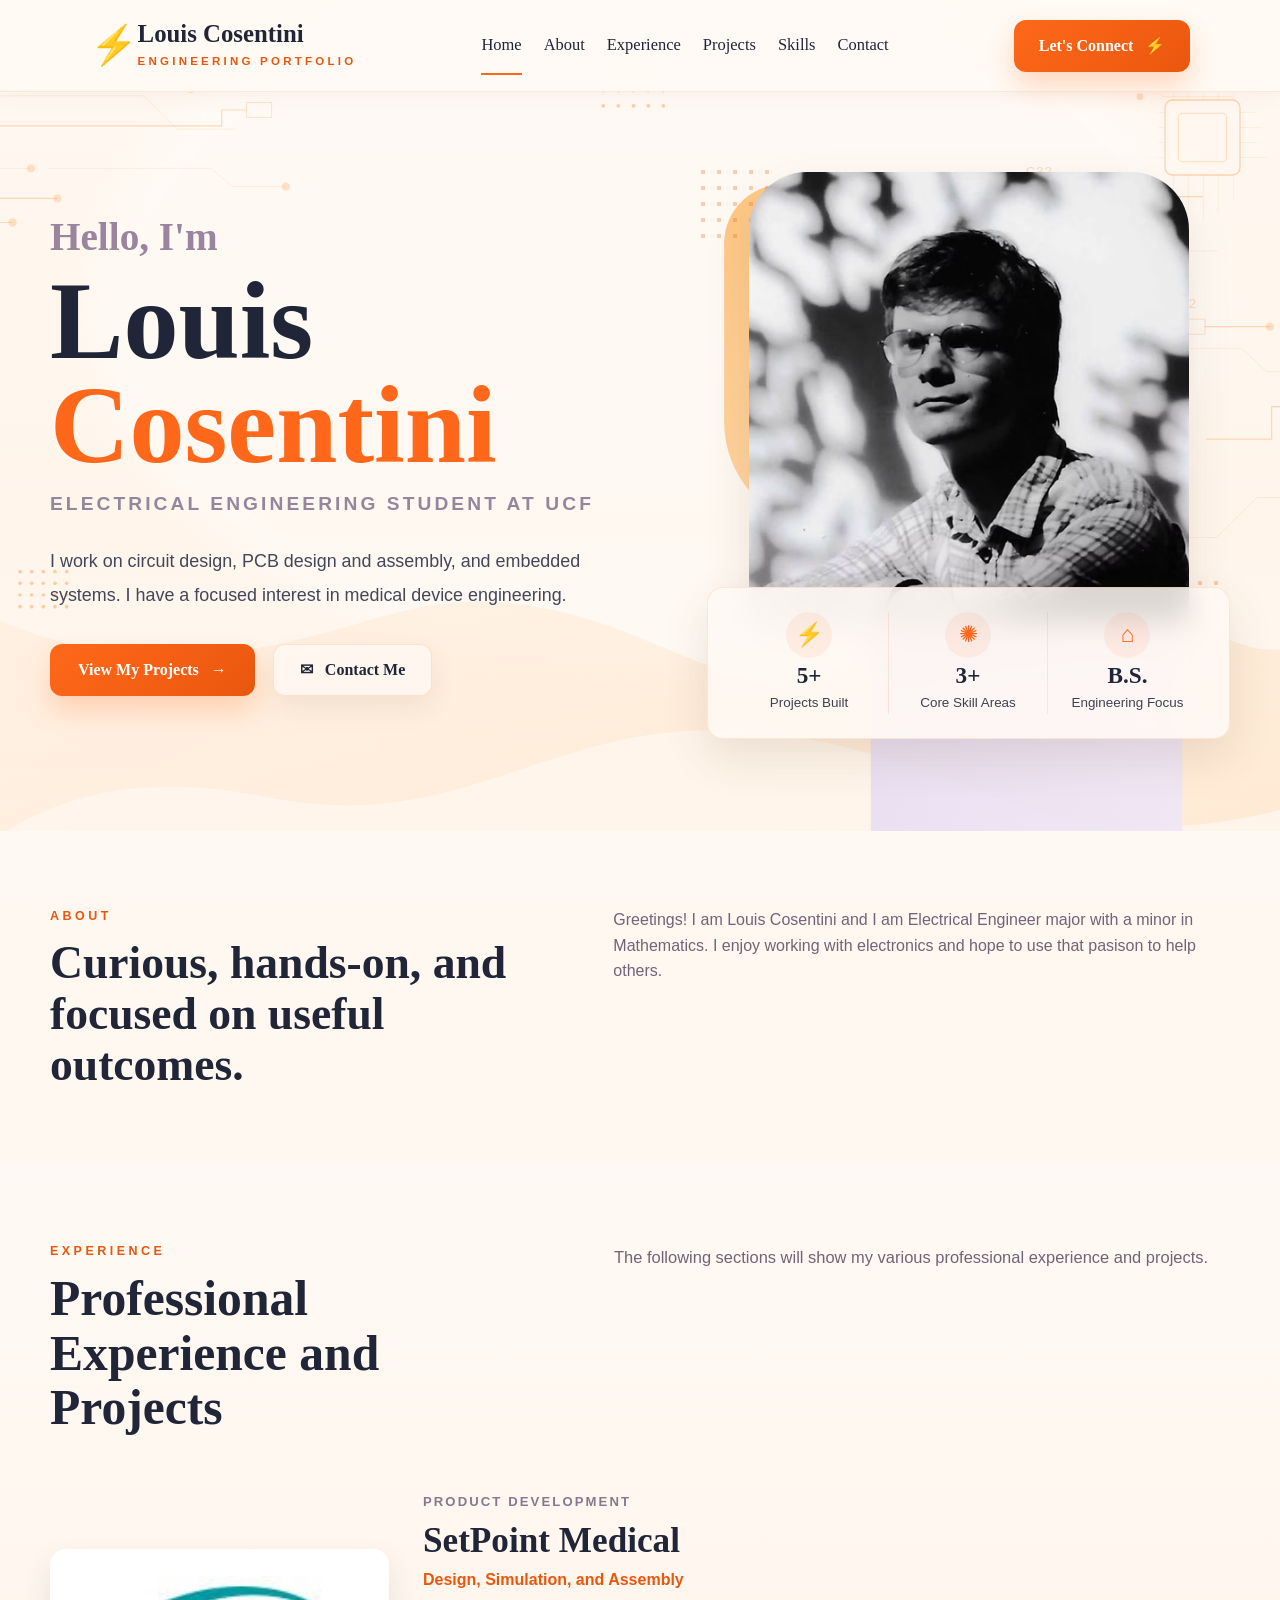
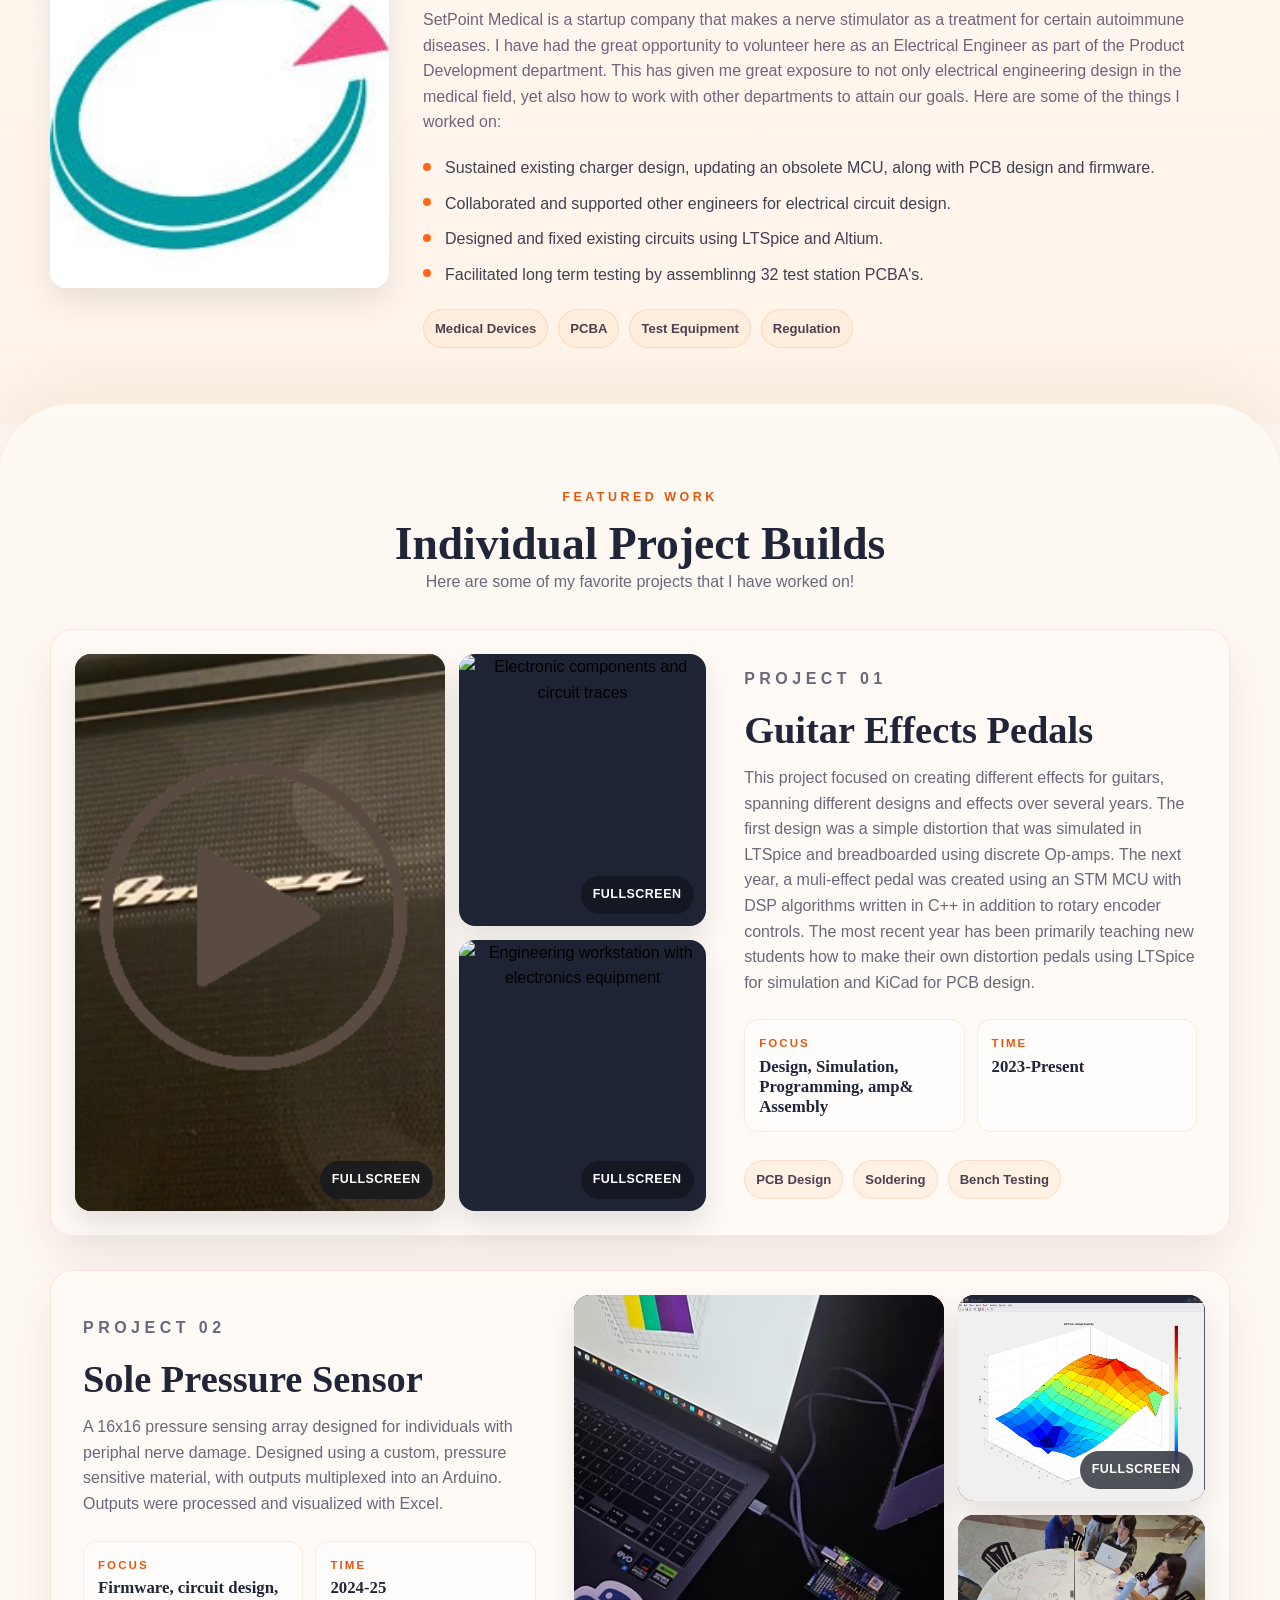
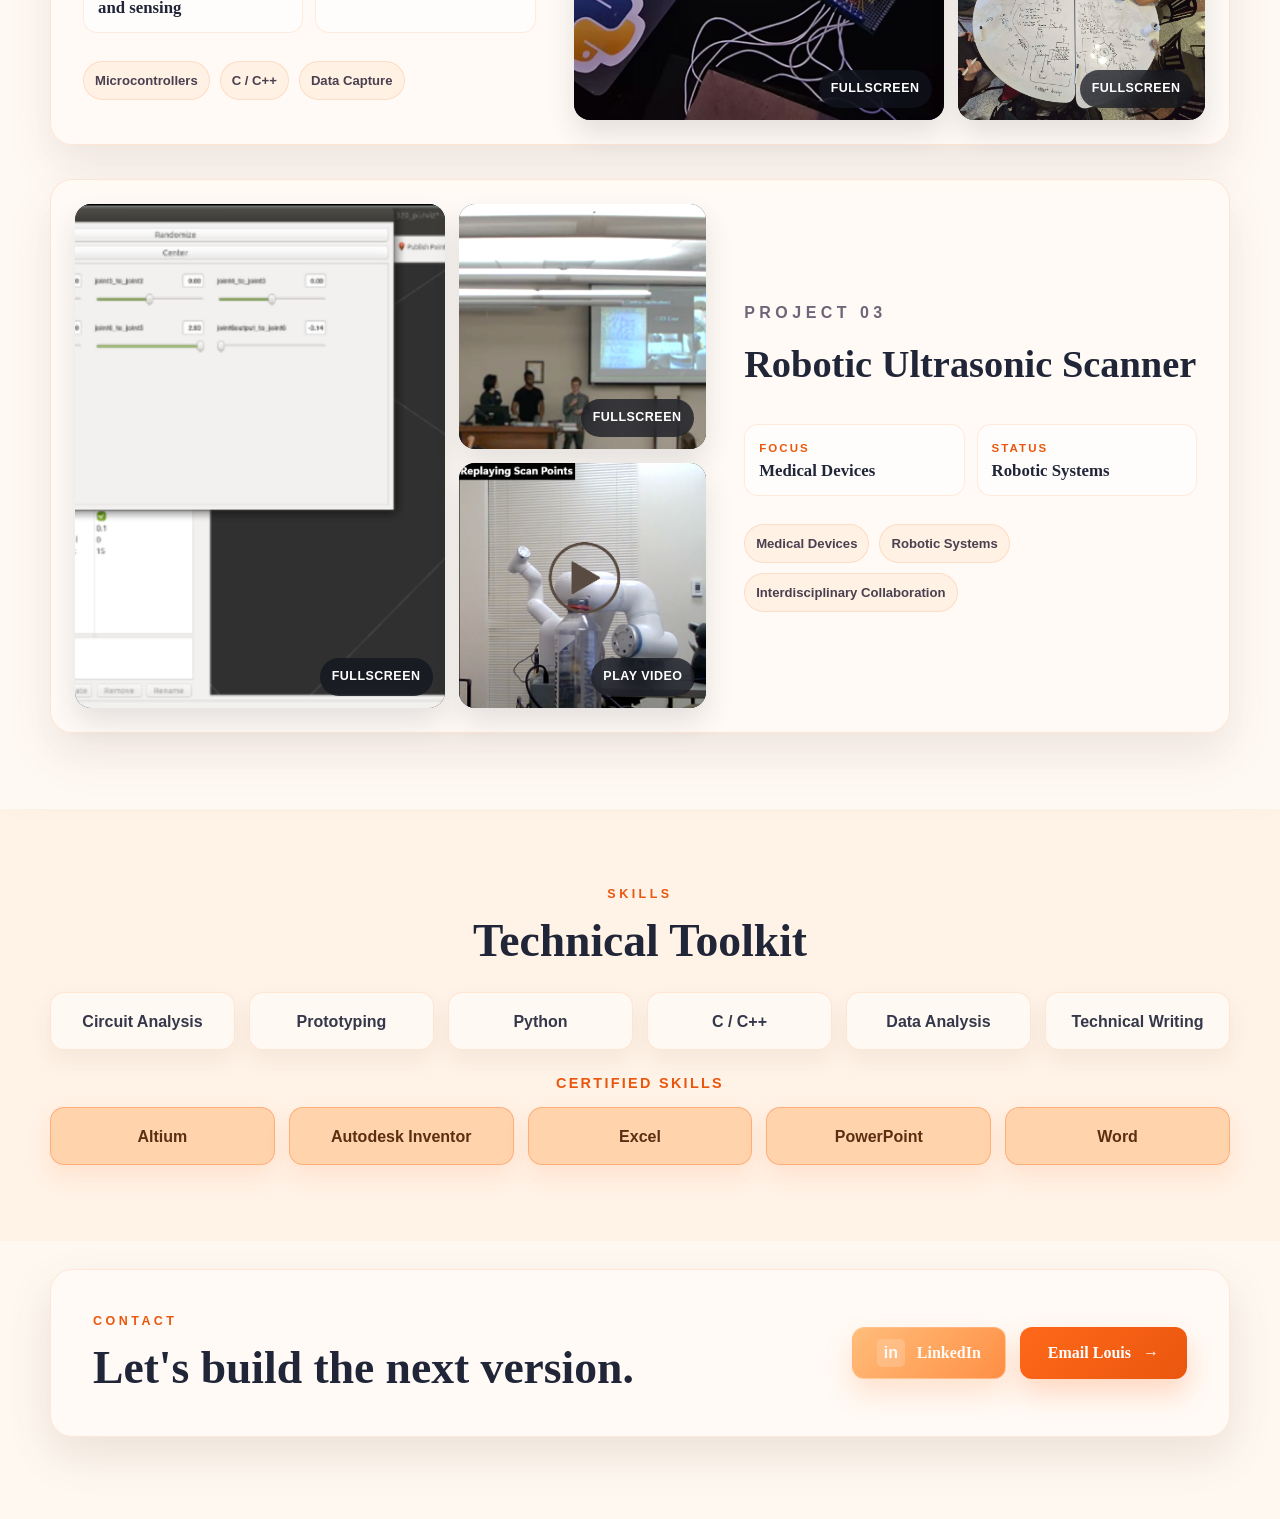
==== index.html @ aecf3e15 "Update index.html" ====
<!DOCTYPE html>
<html lang="en">
<head>
    <meta name="author" content="Louis Cosentini">
    <meta charset="utf-8">
    <meta name="viewport" content="width=device-width, initial-scale=1, shrink-to-fit=no">
    <meta name="description" content="Louis Cosentini engineering portfolio featuring projects, skills, and experience.">

    <link rel="stylesheet" href="https://stackpath.bootstrapcdn.com/bootstrap/4.3.1/css/bootstrap.min.css" integrity="sha384-ggOyR0iXCbMQv3Xipma34MD+dH/1fQ784/j6cY/iJTQUOhcWr7x9JvoRxT2MZw1T" crossorigin="anonymous">
    <script src="https://code.jquery.com/jquery-3.4.1.min.js" integrity="sha256-CSXorXvZcTkaix6Yvo6HppcZGetbYMGWSFlBw8HfCJo=" crossorigin="anonymous"></script>
    <script src="https://cdnjs.cloudflare.com/ajax/libs/popper.js/1.14.7/umd/popper.min.js" integrity="sha384-UO2eT0CpHqdSJQ6hJty5KVphtPhzWj9WO1clHTMGa3JDZwrnQq4sF86dIHNDz0W1" crossorigin="anonymous"></script>
    <script src="https://stackpath.bootstrapcdn.com/bootstrap/4.3.1/js/bootstrap.min.js" integrity="sha384-JjSmVgyd0p3pXB1rRibZUAYoIIy6OrQ6VrjIEaFf/nJGzIxFDsf4x0xIM+B07jRM" crossorigin="anonymous"></script>

    <title>Louis Cosentini Portfolio</title>
    <script>$(function(){$("#header").load("header.html");});</script>
    <link href="css/main.css" rel="stylesheet">
    <link href="css/experience.css" rel="stylesheet">
    <style>
        .hero-section {
            background: #fff8f1 url("assets/hero-circuit-background.svg") center top / cover no-repeat;
        }

        .circuit-layer {
            opacity: 0;
            background: none;
        }

        .circuit-layer::before,
        .circuit-layer::after,
        .circuit-chip,
        .hero-visual .shape {
            display: none;
        }

        .project-showcase {
            display: grid;
            gap: 34px;
        }

        .project-feature {
            display: grid;
            grid-template-columns: minmax(0, 1.05fr) minmax(330px, 0.78fr);
            gap: 30px;
            align-items: stretch;
            padding: 24px;
            border: 1px solid rgba(255, 104, 26, 0.14);
            border-radius: 22px;
            background: rgba(255, 250, 245, 0.92);
            box-shadow: 0 22px 46px rgba(84, 52, 26, 0.10);
        }

        .project-feature:nth-child(even) {
            grid-template-columns: minmax(330px, 0.78fr) minmax(0, 1.05fr);
        }

        .project-feature:nth-child(even) .project-media-grid {
            order: 2;
        }

        .project-feature:nth-child(even) .project-detail {
            order: 1;
        }

        .project-media-grid {
            display: grid;
            grid-template-columns: 1.35fr 0.9fr;
            grid-template-rows: repeat(2, minmax(150px, 1fr));
            gap: 14px;
            min-height: 392px;
        }

        .project-media-button {
            position: relative;
            overflow: hidden;
            min-width: 0;
            min-height: 150px;
            padding: 0;
            border: 0;
            border-radius: 16px;
            background: #1e2433;
            cursor: zoom-in;
            box-shadow: 0 14px 28px rgba(32, 38, 56, 0.12);
        }

        .project-media-button:first-child {
            grid-row: span 2;
        }

        .project-media-button img {
            width: 100%;
            height: 100%;
            aspect-ratio: auto;
            object-fit: cover;
            transition: transform 180ms ease, filter 180ms ease;
        }

        .project-media-button:hover img,
        .project-media-button:focus img {
            transform: scale(1.035);
            filter: brightness(0.86);
        }

        .media-action {
            position: absolute;
            right: 12px;
            bottom: 12px;
            display: inline-flex;
            align-items: center;
            gap: 8px;
            padding: 9px 12px;
            color: #fff;
            border-radius: 999px;
            background: rgba(17, 20, 30, 0.72);
            font-size: 0.78rem;
            font-weight: 800;
            letter-spacing: 0.04em;
            text-transform: uppercase;
            backdrop-filter: blur(10px);
        }

        .contact-actions {
            display: flex;
            flex-wrap: wrap;
            justify-content: flex-end;
            gap: 14px;
        }

        .linkedin-button {
            display: inline-flex;
            align-items: center;
            justify-content: center;
            gap: 12px;
            min-height: 52px;
            padding: 0 24px;
            color: #fffaf5;
            border: 1px solid rgba(255, 255, 255, 0.26);
            border-radius: 12px;
            background: linear-gradient(135deg, #ffbd7a, #ff8f45);
            box-shadow: 0 14px 28px rgba(255, 143, 69, 0.22);
            font-family: Georgia, "Times New Roman", serif;
            font-weight: 700;
            white-space: nowrap;
        }

        .linkedin-button:hover {
            color: #fffaf5;
            text-decoration: none;
            transform: translateY(-1px);
        }

        .linkedin-logo {
            display: inline-grid;
            place-items: center;
            width: 28px;
            height: 28px;
            color: #fffaf5;
            border-radius: 5px;
            background: rgba(255, 255, 255, 0.18);
            font-family: Arial, Helvetica, sans-serif;
            font-size: 1rem;
            font-weight: 800;
            line-height: 1;
        }

        .project-detail {
            display: flex;
            flex-direction: column;
            justify-content: center;
            min-width: 0;
            padding: 12px 8px;
        }

        .project-detail h3 {
            margin: 8px 0 14px;
            font-size: clamp(1.8rem, 3vw, 2.65rem);
            font-weight: 800;
            line-height: 1.08;
        }

        .project-detail p {
            color: var(--muted);
            font-size: 1rem;
        }

        .project-meta {
            display: grid;
            grid-template-columns: repeat(2, minmax(0, 1fr));
            gap: 12px;
            margin: 24px 0;
        }

        .project-meta div {
            padding: 14px;
            border: 1px solid rgba(255, 104, 26, 0.13);
            border-radius: 14px;
            background: rgba(255, 255, 255, 0.62);
        }

        .project-meta span {
            display: block;
            color: var(--orange-dark);
            font-size: 0.72rem;
            font-weight: 800;
            letter-spacing: 0.18em;
            text-transform: uppercase;
        }

        .project-meta strong {
            display: block;
            margin-top: 4px;
            color: var(--ink);
            font-family: Georgia, "Times New Roman", serif;
            font-size: 1.05rem;
            line-height: 1.2;
        }

        .project-tags {
            display: flex;
            flex-wrap: wrap;
            gap: 10px;
            margin-top: 4px;
        }

        .project-tags span {
            padding: 8px 11px;
            color: #4a4050;
            border: 1px solid rgba(255, 104, 26, 0.15);
            border-radius: 999px;
            background: rgba(255, 226, 201, 0.38);
            font-size: 0.82rem;
            font-weight: 700;
        }

        .skill-grid::after {
            content: none !important;
            display: none !important;
        }

        .certified-skills-label {
            margin: 22px 0 12px;
            color: var(--orange-dark);
            font-size: 0.9rem;
            font-weight: 800;
            letter-spacing: 0.16em;
            text-align: center;
            text-transform: uppercase;
        }

        .certified-skill-grid {
            display: grid;
            grid-template-columns: repeat(5, minmax(0, 1fr));
            gap: 14px;
        }

        .certified-skill-grid .skill-pill {
            color: #5a2f12;
            border-color: rgba(255, 104, 26, 0.34);
            background: rgba(255, 197, 145, 0.68);
            box-shadow: 0 10px 24px rgba(255, 104, 26, 0.12);
        }

        .media-modal {
            position: fixed;
            inset: 0;
            z-index: 2000;
            display: none;
            align-items: center;
            justify-content: center;
            padding: 28px;
            background: rgba(6, 8, 12, 0.92);
        }

        .media-modal.is-open {
            display: flex;
        }

        .media-modal__dialog {
            position: relative;
            width: min(1180px, 100%);
            max-height: calc(100vh - 56px);
        }

        .media-modal__stage {
            display: grid;
            place-items: center;
            min-height: min(76vh, 760px);
            border-radius: 18px;
            background: #05070b;
            overflow: hidden;
        }

        .media-modal__stage img,
        .media-modal__stage video {
            display: block;
            max-width: 100%;
            max-height: calc(100vh - 132px);
            width: auto;
            height: auto;
            object-fit: contain;
        }

        .media-modal__close {
            position: absolute;
            top: -18px;
            right: -18px;
            display: grid;
            place-items: center;
            width: 44px;
            height: 44px;
            color: #fff;
            border: 1px solid rgba(255, 255, 255, 0.22);
            border-radius: 50%;
            background: var(--orange);
            font-size: 1.6rem;
            line-height: 1;
            cursor: pointer;
            z-index: 2;
        }

        .media-modal__caption {
            margin-top: 14px;
            color: rgba(255, 255, 255, 0.82);
            font-size: 0.95rem;
            text-align: center;
        }

        body.modal-open {
            overflow: hidden;
        }

        @media (max-width: 991px) {
            .project-feature,
            .project-feature:nth-child(even) {
                grid-template-columns: 1fr;
            }

            .project-feature:nth-child(even) .project-media-grid,
            .project-feature:nth-child(even) .project-detail {
                order: initial;
            }

            .certified-skill-grid {
                grid-template-columns: repeat(3, minmax(0, 1fr));
            }
        }

        @media (max-width: 640px) {
            .hero-section {
                background-position: 58% top;
            }

            .project-feature {
                padding: 16px;
            }

            .project-media-grid {
                grid-template-columns: 1fr;
                grid-template-rows: none;
                min-height: 0;
            }

            .project-media-button:first-child {
                grid-row: auto;
            }

            .project-media-button {
                aspect-ratio: 1.32 / 1;
            }

            .project-meta {
                grid-template-columns: 1fr;
            }

            .certified-skill-grid {
                grid-template-columns: repeat(2, minmax(0, 1fr));
            }

            .certified-skills-label {
                font-size: 0.82rem;
                letter-spacing: 0.12em;
            }

            .media-modal {
                padding: 14px;
            }

            .media-modal__close {
                top: 8px;
                right: 8px;
            }

            .contact-actions {
                justify-content: flex-start;
            }
        }
    </style>
</head>
<body>
    <div id="header"></div>

    <main>
        <section class="hero-section" id="home">
            <div class="circuit-layer" aria-hidden="true"></div>
            <div class="hero-grid page-shell">
                <div class="hero-copy">
                    <p class="intro-kicker">Hello, I'm</p>
                    <h1>Louis <span>Cosentini</span></h1>
                    <p class="hero-role">Electrical Engineering Student at UCF</p>
                    <p class="hero-summary">I work on circuit design, PCB design and assembly, and embedded systems. I have a focused interest in medical device engineering.</p>
                    <div class="hero-actions">
                        <a class="primary-button" href="#projects">View My Projects <span aria-hidden="true">&#8594;</span></a>
                        <a class="secondary-button" href="mailto:louiscosentini@gmail.com"><span aria-hidden="true">&#9993;</span> Contact Me</a>
                    </div>
                </div>

                <div class="hero-visual" aria-label="Engineering workspace portrait area">
                    <div class="shape shape-orange"></div>
                    <div class="shape shape-lavender"></div>
                    <img class="portrait" src="/assets/Profile.png" alt="profile">
                    <div class="stats-card">
                        <div class="stat-item">
                            <span class="stat-icon">&#9889;</span>
                            <strong>5+</strong>
                            <span>Projects Built</span>
                        </div>
                        <div class="stat-item">
                            <span class="stat-icon">&#10042;</span>
                            <strong>3+</strong>
                            <span>Core Skill Areas</span>
                        </div>
                        <div class="stat-item">
                            <span class="stat-icon">&#8962;</span>
                            <strong>B.S.</strong>
                            <span>Engineering Focus</span>
                        </div>
                    </div>
                </div>
            </div>
        </section>

        <section class="section-block about-section" id="about">
            <div class="page-shell two-column">
                <div>
                    <p class="eyebrow">About</p>
                    <h2>Curious, hands-on, and focused on useful outcomes.</h2>
                </div>
                <p>Greetings! I am Louis Cosentini and I am Electrical Engineer major with a minor in Mathematics. I enjoy working with electronics and hope to use that pasison to help others.</p>
            </div>
        </section>

        <section class="section-block professional-projects-section" id="experience">
            <div class="page-shell professional-panel">
                <div class="professional-intro">
                    <div>
                        <p class="eyebrow">Experience</p>
                        <h2>Professional Experience and Projects</h2>
                    </div>
                    <div class="professional-intro-copy">
                        <p>The following sections will show my various professional experience and projects.</p>
                    </div>
                </div>

                <div class="professional-list">
                    <article class="professional-item">
                        <div class="professional-media" aria-label="Medical robotics research images">
                            <img src="/assets/SetPoint.jpg" alt="SetPoint medical logo">
                            
                        </div>
                        <div class="professional-content">
                            <span class="professional-date">Product Development</span>
                            <h3>SetPoint Medical</h3>
                            <p class="professional-role">Design, Simulation, and Assembly</p>
                            <p>SetPoint Medical is a startup company that makes a nerve stimulator as a treatment for certain autoimmune diseases. I have had the great opportunity to volunteer here as an Electrical Engineer as part of the Product Development department. This has given me great exposure to not only electrical engineering design in the medical field, yet also how to work with other departments to attain our goals. Here are some of the things I worked on:</p>
                            <ul class="professional-highlights">
                                <li>Sustained existing charger design, updating an obsolete MCU, along with PCB design and firmware.</li>
                                <li>Collaborated and supported other engineers for electrical circuit design.</li>
                                <li>Designed and fixed existing circuits using LTSpice and Altium.</li>
                                <li>Facilitated long term testing by assemblinng 32 test station PCBA's.</li>
                            </ul>
                            <div class="professional-tags" aria-label="Experience skills">
                                <span>Medical Devices</span>
                                <span>PCBA</span>
                                <span>Test Equipment</span>
                                <span>Regulation</span>
                            </div>
                        </div>
                    </article>

                  
                </div>
            </div>
        </section>

        <section class="section-block featured-section" id="projects">
            <div class="page-shell">
                <div class="section-heading">
                    <p class="eyebrow">Featured Work</p>
                    <h2>Individual Project Builds</h2>
                    <p>Here are some of my favorite projects that I have worked on!</p>
                </div>

                <div class="project-showcase">
                    <article class="project-feature">
                        <div class="project-media-grid" aria-label="PCB design media gallery">
                            <button class="project-media-button" type="button" data-media-type="video" data-full="/assets/guitar.mp4" data-caption="Video of Digital Effect Pedal">
                                <img src="/assets/guitar_amp.png" alt="Close-up of a printed circuit board">
                                <span class="media-action">Fullscreen</span>
                            </button>
                            <button class="project-media-button" type="button" data-media-type="image" data-full="/assets/Guitar.png" data-caption="LTSpice Simulation">
                                <img src=/assets/Guitar.png" alt="Electronic components and circuit traces">
                                <span class="media-action">Fullscreen</span>
                            </button>
                            <button class="project-media-button" type="button" data-media-type="image" data-full="https://images.unsplash.com/photo-1581092921461-eab62e97a780?auto=format&amp;fit=crop&amp;w=1800&amp;q=90" data-caption="Bench testing setup for a hardware prototype">
                                <img src="https://images.unsplash.com/photo-1581092921461-eab62e97a780?auto=format&amp;fit=crop&amp;w=900&amp;q=85" alt="Engineering workstation with electronics equipment">
                                <span class="media-action">Fullscreen</span>
                            </button>
                        </div>
                        <div class="project-detail">
                            <p class="eyebrow">Project 01</p>
                            <h3>Guitar Effects Pedals</h3>
                            <p>This project focused on creating different effects for guitars, spanning different designs and effects over several years. The first design was a simple distortion that was simulated in LTSpice and breadboarded using discrete Op-amps. The next year, a muli-effect pedal was created using an STM MCU with DSP algorithms written in C++ in addition to rotary encoder controls. The most recent year has been primarily teaching new students how to make their own distortion pedals using LTSpice for simulation and KiCad for PCB design. </p>
                            <div class="project-meta">
                                <div><span>Focus</span><strong>Design, Simulation, Programming, amp& Assembly</strong></div>
                                <div><span>Time</span><strong>2023-Present</strong></div>
                            </div>
                            <div class="project-tags" aria-label="Project skills">
                                <span>PCB Design</span>
                                <span>Soldering</span>
                                <span>Bench Testing</span>
                            </div>
                        </div>
                    </article>

                    <article class="project-feature">
                        <div class="project-media-grid" aria-label="Embedded systems media gallery">
                            <button class="project-media-button" type="button" data-media-type="image" data-full="/assets/SPS.png" data-caption="Sole Pressure Sensor Prototype">
                                <img src="/assets/SPS.png" alt="Prototype electronics on a lab bench">
                                <span class="media-action">Fullscreen</span>
                            </button>
                            <button class="project-media-button" type="button" data-media-type="image" data-full="/assets/SPSGraph.webp" data-caption="Excel Output of Sensor Data">
                                <img src="/assets/SPSGraph.webp" alt="Laptop showing software work">
                                <span class="media-action">Fullscreen</span>
                            </button>
                            <button class="project-media-button" type="button" data-media-type="image" data-full="/assets/SPSTable.webp" data-caption="Project Planning">
                                <img src="/assets/SPSTable.webp" alt="Engineering measurement equipment">
                                <span class="media-action">Fullscreen</span>
                            </button>
                        </div>
                        <div class="project-detail">
                            <p class="eyebrow">Project 02</p>
                            <h3>Sole Pressure Sensor</h3>
                            <p>A 16x16 pressure sensing array designed for individuals with periphal nerve damage. Designed using a custom, pressure sensitive material, with outputs multiplexed into an Arduino. Outputs were processed and visualized with Excel.</p>
                            <div class="project-meta">
                                <div><span>Focus</span><strong>Firmware, circuit design, and sensing</strong></div>
                                <div><span>Time</span><strong>2024-25</strong></div>
                            </div>
                            <div class="project-tags" aria-label="Project skills">
                                <span>Microcontrollers</span>
                                <span>C / C++</span>
                                <span>Data Capture</span>
                            </div>
                        </div>
                    </article>

                    <article class="project-feature">
                        <div class="project-media-grid" aria-label="Medical device concept media gallery">
                            <button class="project-media-button" type="button" data-media-type="image" data-full="/assets/MedRobotSim.png" data-caption="ROS2 Integrated IsaacSim for Robotic Arm">
                                <img src="/assets/MedRobotSim.png" alt="ROS2 Integrated IsaacSim for Robotic Arm">
                                <span class="media-action">Fullscreen</span>
                            </button>
                            <button class="project-media-button" type="button" data-media-type="image" data-full="/assets/Med.png" data-caption="Presenting research with group mates.">
                                <img src="/assets/Med.png" alt="Biomedical research equipment">
                                <span class="media-action">Fullscreen</span>
                            </button>
                            <button class="project-media-button" type="button" data-media-type="video" data-full="/assets/Medical%20Robot(1).mp4" data-caption="Video of scan path capture and playback.">
                                <img src="/assets/MedRobot.png?auto=format&amp;fit=crop&amp;w=900&amp;q=85" alt="Video of scan path capture and playback">
                                <span class="media-action">Play Video</span>
                            </button>
                        </div>
                        <div class="project-detail">
                            <p class="eyebrow">Project 03</p>
                            <h3>Robotic Ultrasonic Scanner</h3>
                            <p></p>
                            <div class="project-meta">
                                <div><span>Focus</span><strong>Medical Devices</strong></div>
                                <div><span>Status</span><strong>Robotic Systems</strong></div>
                            </div>
                            <div class="project-tags" aria-label="Project skills">
                                <span>Medical Devices</span>
                                <span>Robotic Systems</span>
                                <span>Interdisciplinary Collaboration</span>
                            </div>
                        </div>
                    </article>
                </div>
            </div>
        </section>

        <section class="section-block skills-section" id="skills">
            <div class="page-shell">
                <div class="section-heading compact-heading">
                    <p class="eyebrow">Skills</p>
                    <h2>Technical Toolkit</h2>
                </div>
                <div class="skill-grid">
                    <div class="skill-pill">Circuit Analysis</div>
                    <div class="skill-pill">Prototyping</div>
                    <div class="skill-pill">Python</div>
                    <div class="skill-pill">C / C++</div>
                    <div class="skill-pill">Data Analysis</div>
                    <div class="skill-pill">Technical Writing</div>
                </div>
                <p class="certified-skills-label">Certified Skills</p>
                <div class="certified-skill-grid" aria-label="Certified skills">
                    <div class="skill-pill certified-skill-pill">Altium</div>
                    <div class="skill-pill certified-skill-pill">Autodesk Inventor</div>
                    <div class="skill-pill certified-skill-pill">Excel</div>
                    <div class="skill-pill certified-skill-pill">PowerPoint</div>
                    <div class="skill-pill certified-skill-pill">Word</div>
                </div>
            </div>
        </section>

        <section class="contact-section" id="contact">
            <div class="page-shell contact-panel">
                <div>
                    <p class="eyebrow">Contact</p>
                    <h2>Let's build the next version.</h2>
                </div>
                <div class="contact-actions">
                    <a class="linkedin-button" href="https://www.linkedin.com/in/louis-cosentini/" target="_blank" rel="noopener noreferrer"><span class="linkedin-logo" aria-hidden="true">in</span> LinkedIn</a>
                    <a class="primary-button" href="mailto:louiscosentini@gmail.com">Email Louis <span aria-hidden="true">&#8594;</span></a>
                </div>
            </div>
        </section>
    </main>

    <div class="media-modal" id="mediaModal" role="dialog" aria-modal="true" aria-label="Fullscreen project media" aria-hidden="true">
        <div class="media-modal__dialog">
            <button class="media-modal__close" type="button" aria-label="Close fullscreen media">&times;</button>
            <div class="media-modal__stage" id="mediaModalStage"></div>
            <p class="media-modal__caption" id="mediaModalCaption"></p>
        </div>
    </div>

    <script>
        (function () {
            var modal = document.getElementById('mediaModal');
            var stage = document.getElementById('mediaModalStage');
            var caption = document.getElementById('mediaModalCaption');
            var closeButton = modal.querySelector('.media-modal__close');

            function closeModal() {
                modal.classList.remove('is-open');
                modal.setAttribute('aria-hidden', 'true');
                document.body.classList.remove('modal-open');
                stage.innerHTML = '';
                caption.textContent = '';
            }

            function openModal(button) {
                var mediaType = button.getAttribute('data-media-type');
                var source = button.getAttribute('data-full');
                var label = button.getAttribute('data-caption') || 'Project media';
                var media;

                stage.innerHTML = '';

                if (mediaType === 'video') {
                    media = document.createElement('video');
                    media.src = source;
                    media.controls = true;
                    media.autoplay = true;
                    media.playsInline = true;
                } else {
                    media = document.createElement('img');
                    media.src = source;
                    media.alt = label;
                }

                stage.appendChild(media);
                caption.textContent = label;
                modal.classList.add('is-open');
                modal.setAttribute('aria-hidden', 'false');
                document.body.classList.add('modal-open');
                closeButton.focus();
            }

            document.querySelectorAll('.project-media-button').forEach(function (button) {
                button.addEventListener('click', function () {
                    openModal(button);
                });
            });

            closeButton.addEventListener('click', closeModal);

            modal.addEventListener('click', function (event) {
                if (event.target === modal) {
                    closeModal();
                }
            });

            document.addEventListener('keydown', function (event) {
                if (event.key === 'Escape' && modal.classList.contains('is-open')) {
                    closeModal();
                }
            });
        }());
    </script>
</body>
</html>
---- css/main.css ----
:root {
    --ink: #202638;
    --muted: #6f6578;
    --orange: #ff681a;
    --orange-dark: #e9570e;
    --orange-soft: #ffe2c9;
    --paper: #fff8f1;
    --cream: #fffaf5;
    --line: rgba(255, 104, 26, 0.16);
    --lavender: #dacdf0;
    --shadow: 0 18px 45px rgba(93, 62, 34, 0.12);
}

* {
    box-sizing: border-box;
}

html {
    scroll-behavior: smooth;
    font-size: 100%;
}

body {
    margin: 0;
    color: var(--ink);
    background: var(--paper);
    font-family: Inter, "Segoe UI", Arial, sans-serif;
    line-height: 1.6;
}

body::before {
    content: "";
    position: fixed;
    inset: 0;
    pointer-events: none;
    background:
        radial-gradient(circle at 8% 18%, rgba(255, 104, 26, 0.10), transparent 24rem),
        radial-gradient(circle at 86% 42%, rgba(132, 108, 176, 0.12), transparent 22rem),
        linear-gradient(180deg, rgba(255,255,255,0.70), rgba(255,248,241,0.96));
    z-index: -3;
}

h1, h2, h3, .brand-name {
    font-family: Georgia, "Times New Roman", serif;
    color: var(--ink);
    letter-spacing: 0;
}

p {
    margin: 0;
}

img {
    display: block;
    max-width: 100%;
    height: auto;
}

a {
    color: inherit;
}

a:hover {
    color: var(--orange-dark);
    text-decoration: none;
}

.page-shell {
    width: min(1180px, calc(100% - 48px));
    margin: 0 auto;
}

.site-nav {
    min-height: 92px;
    padding: 18px 7vw;
    background: rgba(255, 250, 245, 0.92);
    border-bottom: 1px solid rgba(255, 104, 26, 0.12);
    backdrop-filter: blur(16px);
    box-shadow: 0 4px 24px rgba(70, 43, 20, 0.04);
}

.brand-lockup {
    display: inline-flex;
    align-items: center;
    gap: 14px;
    min-width: max-content;
}

.brand-mark {
    display: grid;
    place-items: center;
    width: 34px;
    height: 48px;
    color: var(--orange);
    font-size: 2.4rem;
    line-height: 1;
}

.brand-name {
    display: block;
    font-size: 1.55rem;
    font-weight: 700;
    line-height: 1.05;
}

.brand-role {
    display: block;
    margin-top: 5px;
    color: var(--orange-dark);
    font-size: 0.72rem;
    font-weight: 700;
    letter-spacing: 0.28em;
    text-transform: uppercase;
}

.navbar-light .navbar-toggler {
    border-color: rgba(255, 104, 26, 0.35);
}

.navbar-light .navbar-toggler-icon {
    background-image: url("data:image/svg+xml,%3csvg viewBox='0 0 30 30' xmlns='http://www.w3.org/2000/svg'%3e%3cpath stroke='rgba(255, 104, 26, 0.9)' stroke-width='2' stroke-linecap='round' stroke-miterlimit='10' d='M4 7h22M4 15h22M4 23h22'/%3e%3c/svg%3e");
}

.navbar-nav {
    align-items: center;
    gap: 22px;
}

.site-nav .nav-link {
    position: relative;
    padding: 0.4rem 0 !important;
    color: var(--ink) !important;
    font-family: Georgia, "Times New Roman", serif;
    font-size: 1.03rem;
}

.site-nav .nav-link::after {
    content: "";
    position: absolute;
    left: 0;
    right: 0;
    bottom: -10px;
    height: 2px;
    background: var(--orange);
    transform: scaleX(0);
    transform-origin: center;
    transition: transform 160ms ease;
}

.site-nav .nav-link:hover::after,
.site-nav .nav-link.active::after {
    transform: scaleX(1);
}

.nav-cta,
.primary-button,
.secondary-button {
    display: inline-flex;
    align-items: center;
    justify-content: center;
    gap: 12px;
    min-height: 52px;
    border-radius: 12px;
    font-family: Georgia, "Times New Roman", serif;
    font-weight: 700;
    white-space: nowrap;
}

.nav-cta,
.primary-button {
    color: #fff;
    background: linear-gradient(135deg, var(--orange), var(--orange-dark));
    box-shadow: 0 14px 28px rgba(255, 104, 26, 0.24);
}

.nav-cta {
    padding: 0 25px;
}

.primary-button {
    padding: 0 28px;
}

.secondary-button {
    padding: 0 26px;
    color: var(--ink);
    background: rgba(255, 250, 245, 0.72);
    border: 1px solid rgba(255, 104, 26, 0.15);
    box-shadow: 0 12px 28px rgba(93, 62, 34, 0.08);
}

.nav-cta:hover,
.primary-button:hover {
    color: #fff;
    transform: translateY(-1px);
}

.hero-section {
    position: relative;
    overflow: hidden;
    min-height: 760px;
    padding: 172px 0 92px;
}

.circuit-layer {
    position: absolute;
    inset: 92px 0 0;
    pointer-events: none;
    opacity: 0.74;
    background:
        linear-gradient(90deg, transparent 0 8%, var(--line) 8.2% 8.35%, transparent 8.55% 100%),
        linear-gradient(0deg, transparent 0 26%, var(--line) 26.1% 26.25%, transparent 26.45% 100%),
        radial-gradient(circle at 4% 30%, var(--line) 0 4px, transparent 4px),
        radial-gradient(circle at 91% 28%, var(--line) 0 5px, transparent 5px),
        radial-gradient(circle at 23% 13%, rgba(255, 104, 26, 0.10) 0 3px, transparent 3px),
        repeating-linear-gradient(90deg, transparent 0 68px, rgba(255,104,26,0.06) 68px 70px, transparent 70px 118px);
    z-index: -2;
}

.hero-grid {
    position: relative;
    display: grid;
    grid-template-columns: minmax(0, 1fr) minmax(410px, 0.9fr);
    align-items: center;
    gap: 76px;
}

.hero-copy {
    max-width: 610px;
}

.intro-kicker {
    color: #9b849e;
    font-family: Georgia, "Times New Roman", serif;
    font-size: clamp(1.65rem, 4vw, 2.45rem);
    font-weight: 700;
    line-height: 1.1;
}

.hero-copy h1 {
    margin: 12px 0 12px;
    font-size: clamp(4.2rem, 8.6vw, 6.9rem);
    font-weight: 800;
    line-height: 0.94;
}

.hero-copy h1 span {
    color: var(--orange);
}

.hero-role {
    color: #96869d;
    font-size: clamp(1rem, 1.5vw, 1.28rem);
    font-weight: 800;
    letter-spacing: 0.16em;
    text-transform: uppercase;
}

.hero-summary {
    max-width: 560px;
    margin-top: 24px;
    color: #42475a;
    font-size: 1.12rem;
    line-height: 1.9;
}

.hero-actions {
    display: flex;
    flex-wrap: wrap;
    gap: 18px;
    margin-top: 32px;
}

.hero-visual {
    position: relative;
    min-height: 505px;
}

.portrait {
    position: relative;
    z-index: 2;
    width: min(100%, 440px);
    aspect-ratio: 1 / 1.02;
    margin: 0 auto;
    object-fit: cover;
    border-radius: 58px 58px 0 0;
    box-shadow: var(--shadow);
}

.shape {
    position: absolute;
    border-radius: 42%;
    z-index: 1;
}

.shape-orange {
    width: 250px;
    height: 250px;
    left: 0;
    top: 118px;
    background: linear-gradient(135deg, #ffd28b, #ff9a33);
}

.shape-lavender {
    width: 310px;
    height: 310px;
    right: 2px;
    bottom: -22px;
    background: var(--lavender);
    opacity: 0.86;
}

.hero-visual::before,
.hero-visual::after {
    content: "";
    position: absolute;
    width: 78px;
    height: 78px;
    background-image: radial-gradient(circle, rgba(255, 104, 26, 0.32) 2px, transparent 2.5px);
    background-size: 16px 16px;
    z-index: 0;
}

.hero-visual::before {
    top: -8px;
    left: -12px;
}

.hero-visual::after {
    right: 8px;
    bottom: 86px;
}

.stats-card {
    position: relative;
    z-index: 3;
    display: grid;
    grid-template-columns: repeat(3, 1fr);
    width: min(100%, 560px);
    margin: -34px auto 0;
    padding: 24px 22px;
    border: 1px solid rgba(255, 104, 26, 0.13);
    border-radius: 16px;
    background: rgba(255, 250, 245, 0.86);
    box-shadow: var(--shadow);
    backdrop-filter: blur(14px);
}

.stat-item {
    display: grid;
    place-items: center;
    gap: 4px;
    min-width: 0;
    text-align: center;
    border-right: 1px solid rgba(255, 104, 26, 0.14);
}

.stat-item:last-child {
    border-right: 0;
}

.stat-icon {
    display: grid;
    place-items: center;
    width: 46px;
    height: 46px;
    color: var(--orange);
    border-radius: 50%;
    background: rgba(255, 104, 26, 0.08);
    font-size: 1.45rem;
}

.stat-item strong {
    font-family: Georgia, "Times New Roman", serif;
    font-size: 1.45rem;
    line-height: 1.15;
}

.stat-item span:last-child {
    color: #3f4150;
    font-size: 0.84rem;
}

.section-block {
    padding: 76px 0;
}

.featured-section {
    position: relative;
    margin-top: -20px;
    padding-top: 84px;
    background: rgba(255, 250, 245, 0.86);
    border-radius: 72px 72px 0 0;
    box-shadow: 0 -22px 50px rgba(79, 48, 20, 0.05);
}

.section-heading {
    max-width: 760px;
    margin: 0 auto 34px;
    text-align: center;
}

.eyebrow {
    margin-bottom: 10px;
    color: var(--orange-dark);
    font-size: 0.78rem;
    font-weight: 800;
    letter-spacing: 0.28em;
    text-transform: uppercase;
}

.section-heading h2,
.two-column h2,
.experience-panel h2,
.contact-panel h2 {
    margin: 0;
    font-size: clamp(2rem, 4vw, 2.85rem);
    font-weight: 800;
    line-height: 1.12;
}

.section-heading > p:last-child,
.two-column > p,
.experience-panel p:last-child {
    color: var(--muted);
    font-size: 1rem;
}

.project-grid {
    display: grid;
    grid-template-columns: repeat(3, minmax(0, 1fr));
    gap: 28px;
}

.project-card {
    overflow: hidden;
    min-width: 0;
    border-radius: 18px;
    background: #fff;
    box-shadow: 0 20px 38px rgba(84, 52, 26, 0.10);
}

.project-card img {
    width: 100%;
    aspect-ratio: 1.33 / 1;
    object-fit: cover;
}

.project-content {
    padding: 24px;
}

.project-tag {
    color: var(--orange-dark);
    font-size: 0.75rem;
    font-weight: 800;
    letter-spacing: 0.18em;
    text-transform: uppercase;
}

.project-content h3 {
    margin: 7px 0 9px;
    font-size: 1.45rem;
    font-weight: 800;
}

.project-content p:last-child {
    color: var(--muted);
    font-size: 0.95rem;
}

.two-column {
    display: grid;
    grid-template-columns: minmax(0, 0.8fr) minmax(0, 1fr);
    gap: 70px;
    align-items: start;
}

.skills-section {
    background: rgba(255, 226, 201, 0.28);
}

.compact-heading {
    margin-bottom: 26px;
}

.skill-grid {
    display: grid;
    grid-template-columns: repeat(6, minmax(0, 1fr));
    gap: 14px;
}

.skill-grid::after {
    content: "Certified: Altium • Autodesk Inventor • Excel • PowerPoint • Word";
    grid-column: 1 / -1;
    display: block;
    margin-top: 12px;
    padding: 15px 18px;
    color: #28445c;
    border: 1px solid rgba(76, 145, 176, 0.25);
    border-radius: 14px;
    background: rgba(209, 238, 245, 0.76);
    font-size: 0.95rem;
    font-weight: 700;
    text-align: center;
    box-shadow: 0 10px 24px rgba(48, 91, 112, 0.08);
}

.skill-pill {
    display: grid;
    place-items: center;
    min-height: 58px;
    padding: 12px;
    color: #35384a;
    border: 1px solid rgba(255, 104, 26, 0.14);
    border-radius: 14px;
    background: rgba(255, 250, 245, 0.86);
    font-weight: 700;
    text-align: center;
    box-shadow: 0 10px 24px rgba(84, 52, 26, 0.06);
}

.experience-panel,
.contact-panel {
    padding: 42px;
    border-radius: 22px;
    background: #fffaf5;
    border: 1px solid rgba(255, 104, 26, 0.13);
    box-shadow: var(--shadow);
}

.experience-panel {
    max-width: 880px;
}

.experience-panel p:last-child {
    max-width: 720px;
    margin-top: 14px;
}

.contact-section {
    padding: 28px 0 82px;
}

.contact-panel {
    display: flex;
    align-items: center;
    justify-content: space-between;
    gap: 28px;
}

@media (max-width: 991px) {
    .site-nav {
        padding: 14px 24px;
    }

    .navbar-collapse {
        padding-top: 18px;
    }

    .navbar-nav {
        align-items: flex-start;
        gap: 12px;
        margin-bottom: 18px;
    }

    .hero-section {
        padding-top: 138px;
    }

    .hero-grid,
    .two-column {
        grid-template-columns: 1fr;
        gap: 48px;
    }

    .hero-copy {
        max-width: 720px;
    }

    .project-grid {
        grid-template-columns: 1fr;
    }

    .skill-grid {
        grid-template-columns: repeat(3, minmax(0, 1fr));
    }
}

@media (max-width: 640px) {
    .page-shell {
        width: min(100% - 28px, 1180px);
    }

    .site-nav {
        min-height: 78px;
    }

    .brand-name {
        font-size: 1.22rem;
    }

    .brand-role {
        font-size: 0.62rem;
        letter-spacing: 0.2em;
    }

    .hero-section {
        min-height: unset;
        padding: 118px 0 58px;
    }

    .hero-copy h1 {
        font-size: clamp(3.45rem, 18vw, 4.5rem);
    }

    .hero-role {
        letter-spacing: 0.1em;
    }

    .primary-button,
    .secondary-button,
    .nav-cta {
        width: 100%;
    }

    .hero-visual {
        min-height: 430px;
    }

    .portrait {
        width: min(100%, 360px);
        border-radius: 40px 40px 0 0;
    }

    .shape-orange {
        width: 180px;
        height: 180px;
        top: 92px;
    }

    .shape-lavender {
        width: 220px;
        height: 220px;
    }

    .stats-card {
        grid-template-columns: 1fr;
        gap: 16px;
        width: min(100%, 360px);
        margin-top: -14px;
    }

    .stat-item {
        border-right: 0;
        border-bottom: 1px solid rgba(255, 104, 26, 0.14);
        padding-bottom: 14px;
    }

    .stat-item:last-child {
        border-bottom: 0;
        padding-bottom: 0;
    }

    .featured-section {
        border-radius: 38px 38px 0 0;
    }

    .section-block {
        padding: 56px 0;
    }

    .skill-grid {
        grid-template-columns: repeat(2, minmax(0, 1fr));
    }

    .skill-grid::after {
        font-size: 0.88rem;
        line-height: 1.6;
    }

    .experience-panel,
    .contact-panel {
        padding: 28px;
    }

    .contact-panel {
        align-items: stretch;
        flex-direction: column;
    }
}
---- css/experience.css ----
.professional-projects-section {
    background: linear-gradient(180deg, rgba(255, 250, 245, 0.68), rgba(255, 226, 201, 0.20));
}

.professional-panel {
    max-width: none;
    padding: 0;
    border: 0;
    border-radius: 0;
    background: transparent;
    box-shadow: none;
}

.professional-intro {
    display: grid;
    grid-template-columns: minmax(0, 0.9fr) minmax(0, 1.1fr);
    gap: 60px;
    align-items: start;
    margin-bottom: 18px;
}

.professional-intro h2 {
    margin: 0;
    font-size: clamp(2.15rem, 4vw, 3.1rem);
    font-weight: 800;
    line-height: 1.1;
}

.professional-intro-copy {
    display: grid;
    gap: 16px;
    color: var(--muted);
    font-size: 1.03rem;
    line-height: 1.85;
}

.professional-list {
    display: grid;
}

.professional-item {
    display: grid;
    grid-template-columns: minmax(260px, 0.42fr) minmax(0, 1fr);
    gap: 34px;
    align-items: center;
    padding: 34px 0;
    border-bottom: 1px solid rgba(255, 104, 26, 0.16);
}

.professional-item:last-child {
    border-bottom: 0;
    padding-bottom: 0;
}

.professional-media {
    min-height: 250px;
}

.professional-media img {
    width: 100%;
    height: 100%;
    min-height: 250px;
    object-fit: cover;
    border-radius: 16px;
    box-shadow: 0 14px 30px rgba(32, 38, 56, 0.10);
}

.professional-media img + img {
    display: none;
}

.professional-content {
    min-width: 0;
}

.professional-date {
    color: #8a778f;
    font-size: 0.82rem;
    font-weight: 800;
    letter-spacing: 0.16em;
    text-transform: uppercase;
}

.professional-content h3 {
    margin: 8px 0 6px;
    font-size: clamp(1.55rem, 2.8vw, 2.2rem);
    font-weight: 800;
    line-height: 1.14;
}

.professional-role {
    color: var(--orange-dark);
    font-weight: 800;
}

.professional-content p:not(.professional-role) {
    margin-top: 14px;
    color: var(--muted);
    font-size: 1rem;
}

.professional-highlights {
    display: grid;
    gap: 10px;
    margin: 20px 0 0;
    padding: 0;
    list-style: none;
}

.professional-highlights li {
    position: relative;
    padding-left: 22px;
    color: #3f4150;
}

.professional-highlights li::before {
    content: "";
    position: absolute;
    left: 0;
    top: 0.72em;
    width: 8px;
    height: 8px;
    border-radius: 50%;
    background: var(--orange);
    transform: translateY(-50%);
}

.professional-tags {
    display: flex;
    flex-wrap: wrap;
    gap: 10px;
    margin-top: 22px;
}

.professional-tags span {
    padding: 8px 11px;
    color: #4a4050;
    border: 1px solid rgba(255, 104, 26, 0.15);
    border-radius: 999px;
    background: rgba(255, 226, 201, 0.38);
    font-size: 0.82rem;
    font-weight: 700;
}

@media (max-width: 991px) {
    .professional-intro,
    .professional-item {
        grid-template-columns: 1fr;
    }
}

@media (max-width: 640px) {
    .professional-intro {
        gap: 24px;
    }

    .professional-item {
        gap: 22px;
        padding: 28px 0;
    }

    .professional-media,
    .professional-media img {
        min-height: 210px;
    }
}
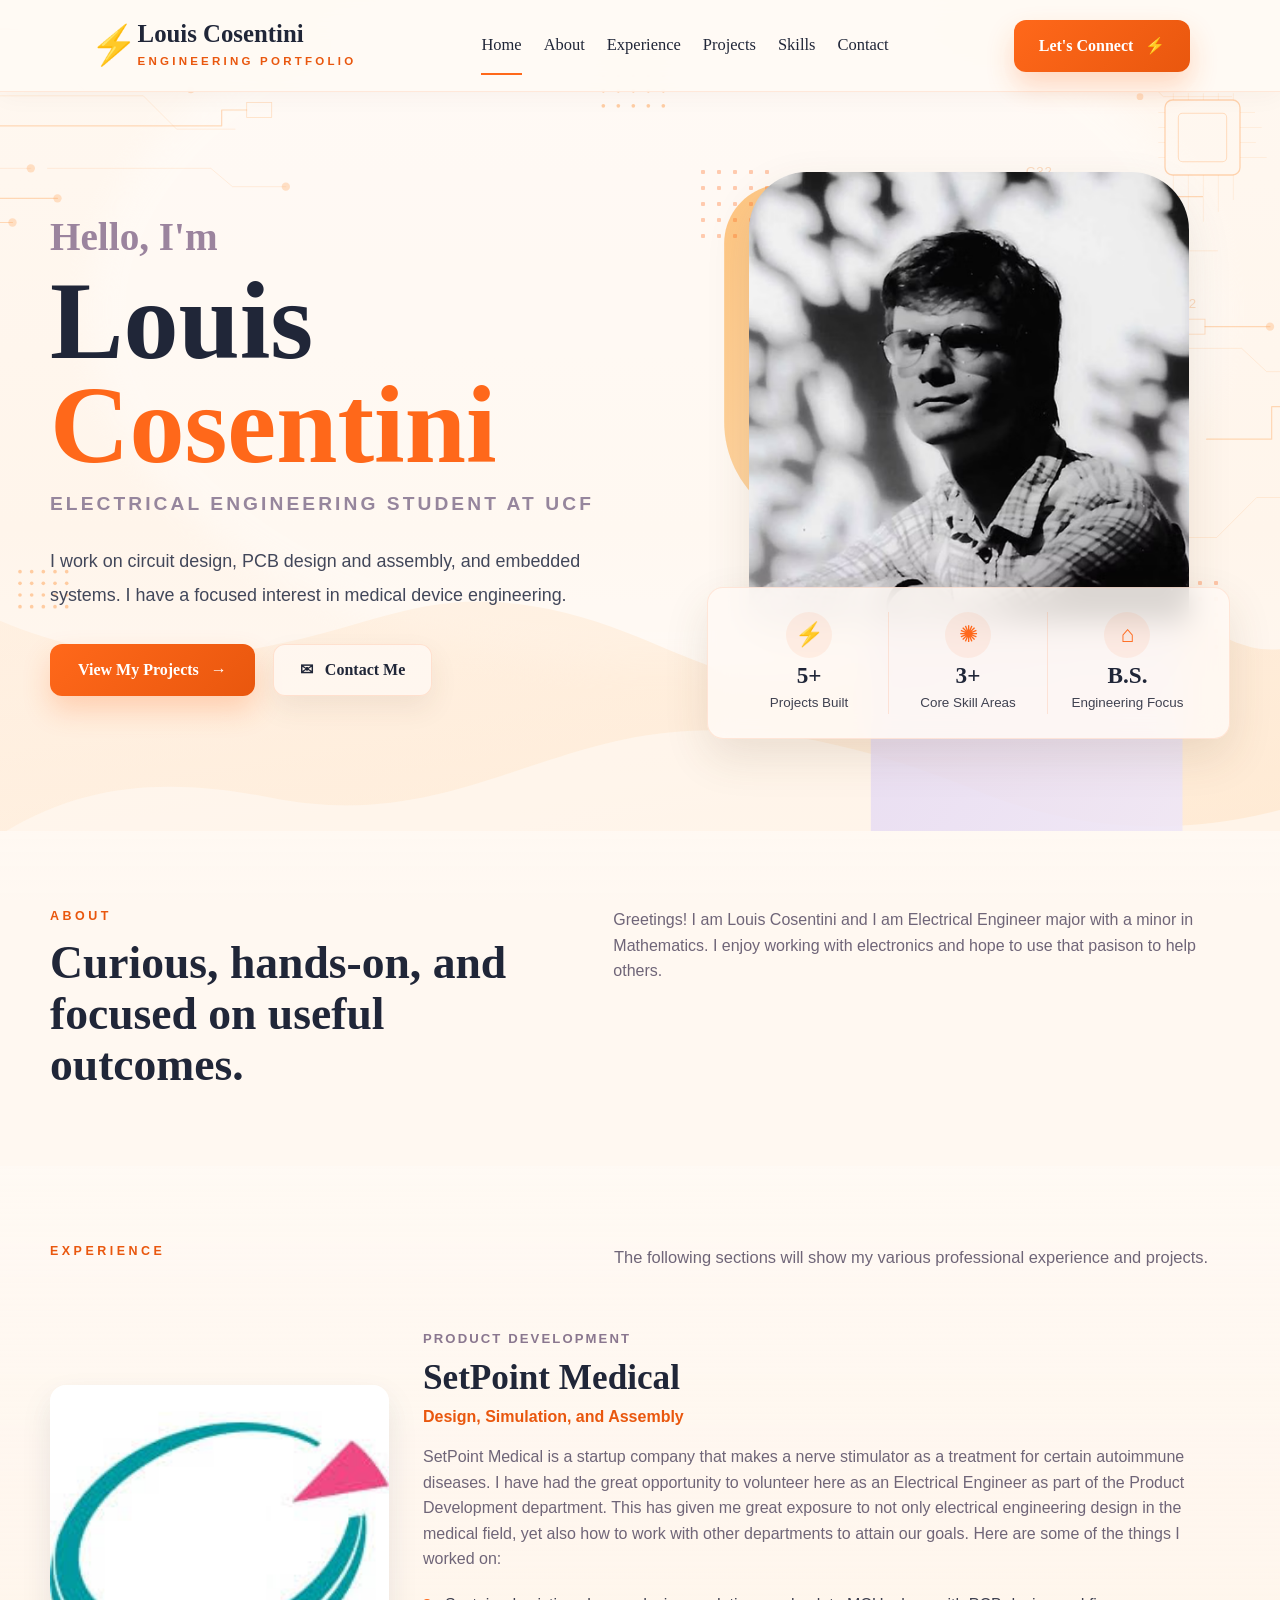
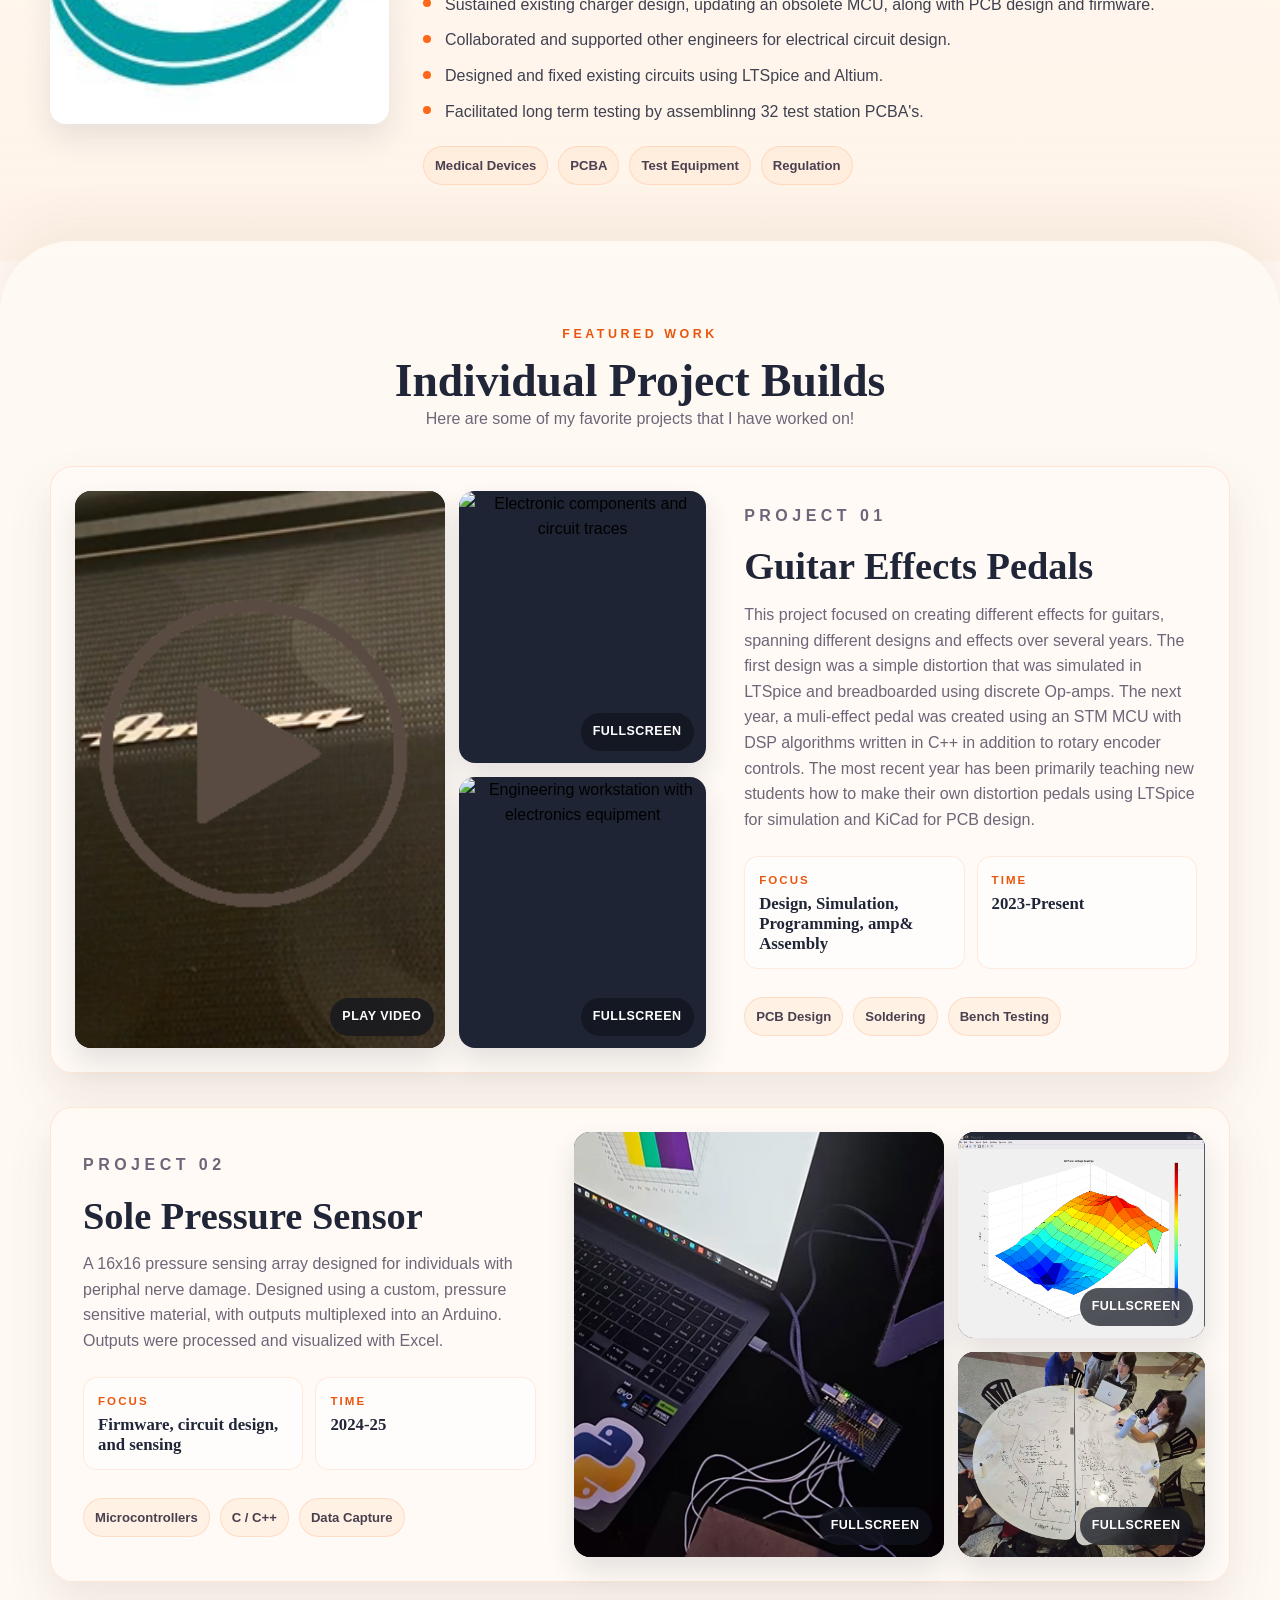
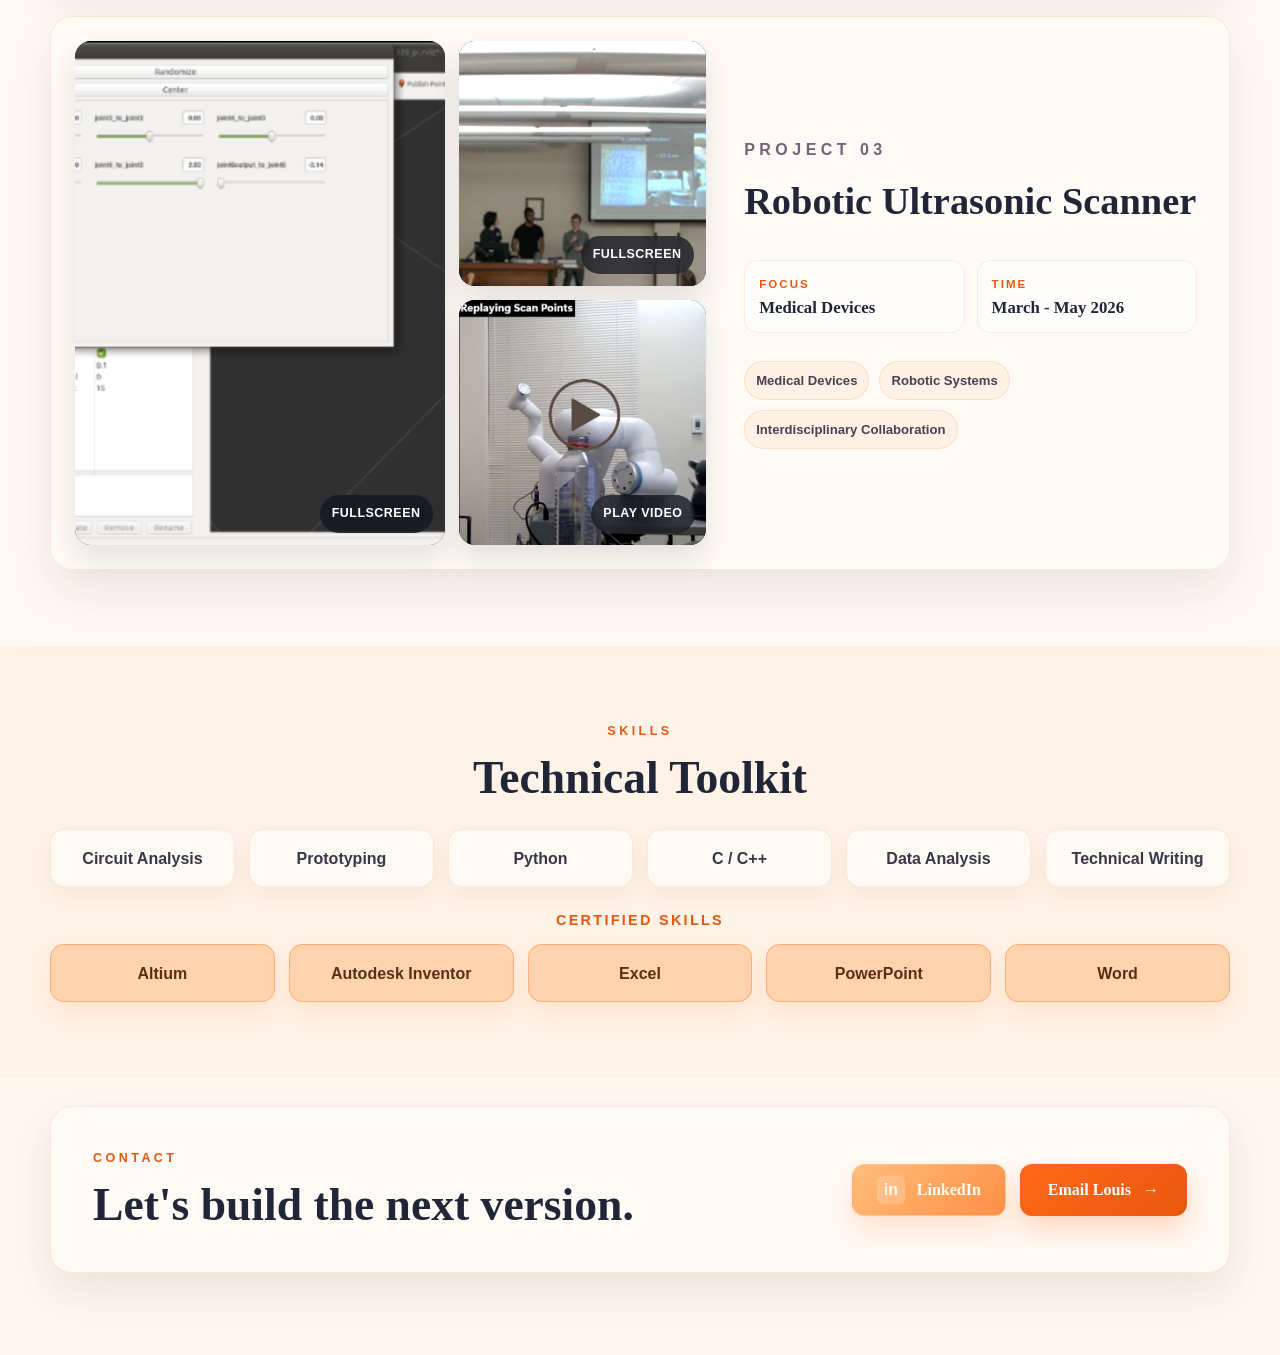
==== commit a607e10c: "Update index.html" ====
--- a/index.html
+++ b/index.html
@@ -453,7 +453,7 @@
                 <div class="professional-intro">
                     <div>
                         <p class="eyebrow">Experience</p>
-                        <h2>Professional Experience and Projects</h2>
+                        <h2></h2>
                     </div>
                     <div class="professional-intro-copy">
                         <p>The following sections will show my various professional experience and projects.</p>
@@ -504,7 +504,7 @@
                         <div class="project-media-grid" aria-label="PCB design media gallery">
                             <button class="project-media-button" type="button" data-media-type="video" data-full="/assets/guitar.mp4" data-caption="Video of Digital Effect Pedal">
                                 <img src="/assets/guitar_amp.png" alt="Close-up of a printed circuit board">
-                                <span class="media-action">Fullscreen</span>
+                                <span class="media-action">Play Video</span>
                             </button>
                             <button class="project-media-button" type="button" data-media-type="image" data-full="/assets/Guitar.png" data-caption="LTSpice Simulation">
                                 <img src=/assets/Guitar.png" alt="Electronic components and circuit traces">
@@ -583,7 +583,7 @@
                             <p></p>
                             <div class="project-meta">
                                 <div><span>Focus</span><strong>Medical Devices</strong></div>
-                                <div><span>Status</span><strong>Robotic Systems</strong></div>
+                                <div><span>Time</span><strong>March - May 2026</strong></div>
                             </div>
                             <div class="project-tags" aria-label="Project skills">
                                 <span>Medical Devices</span>
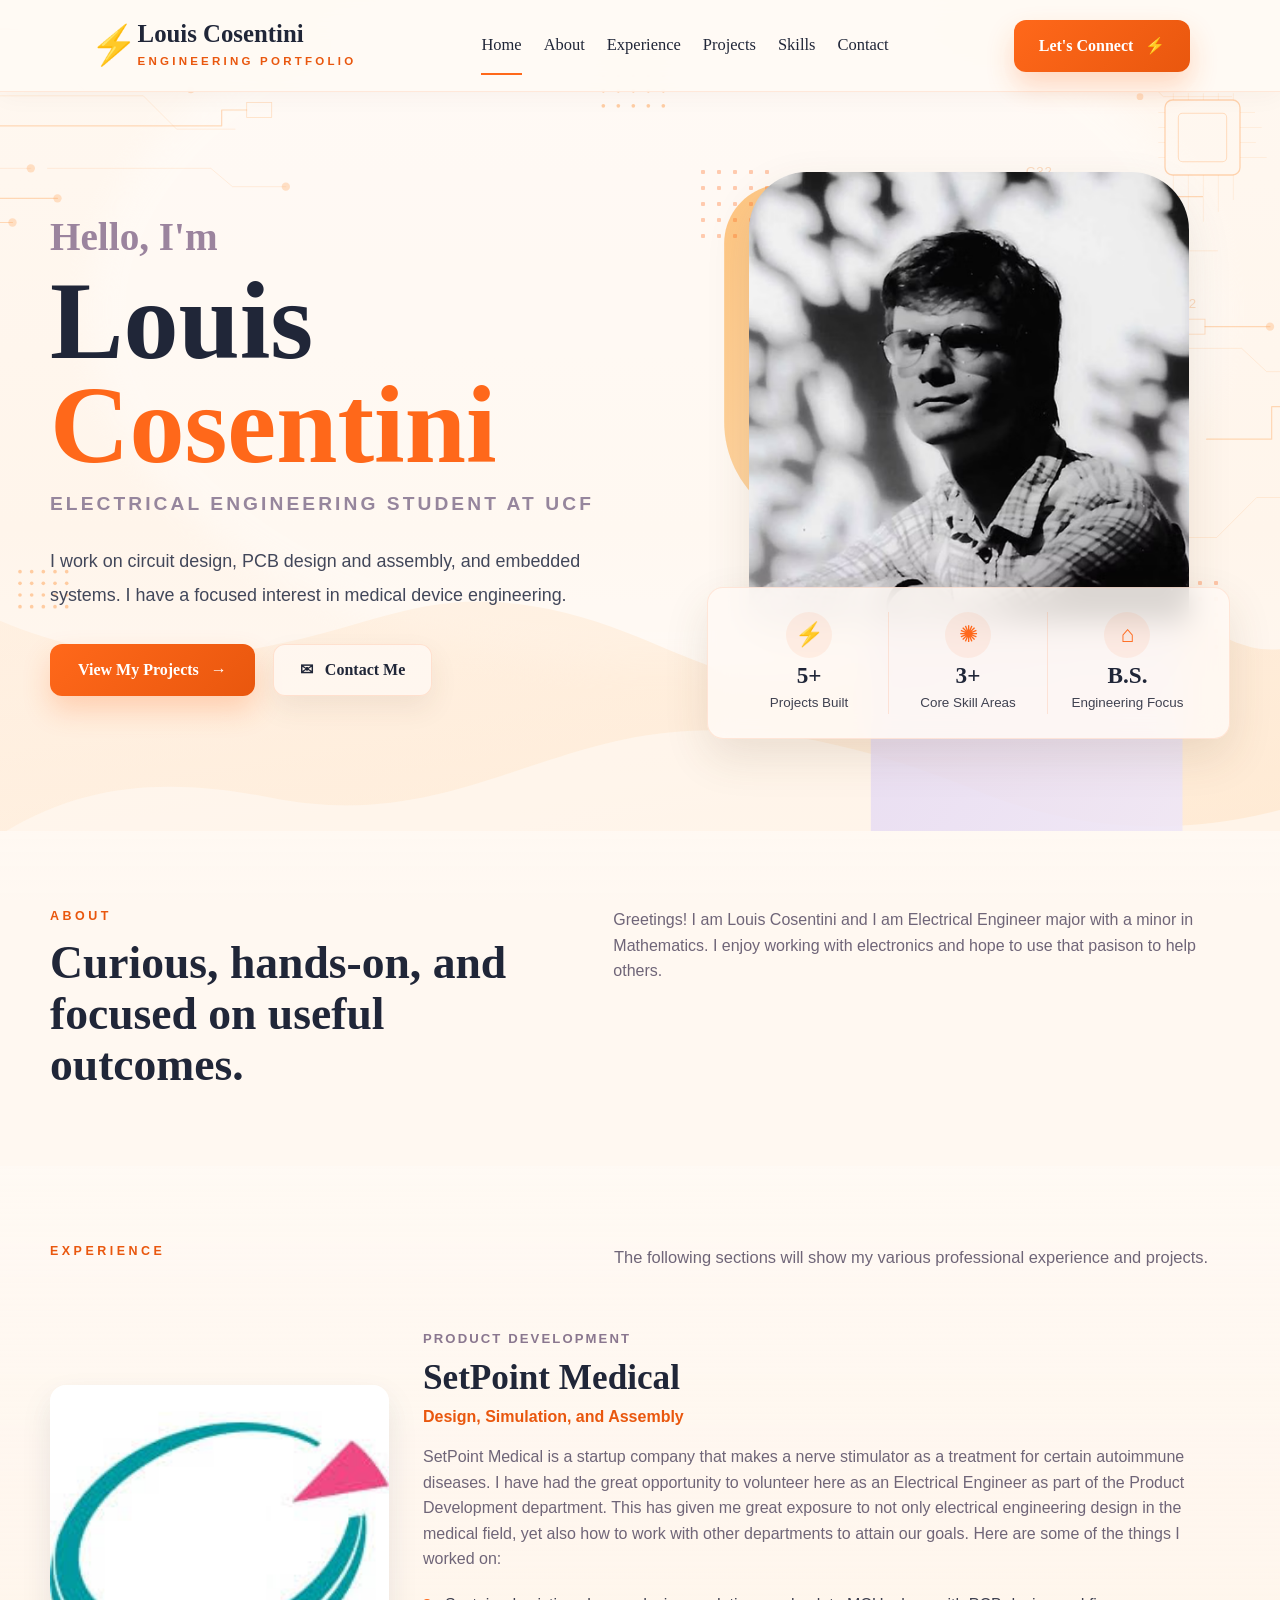
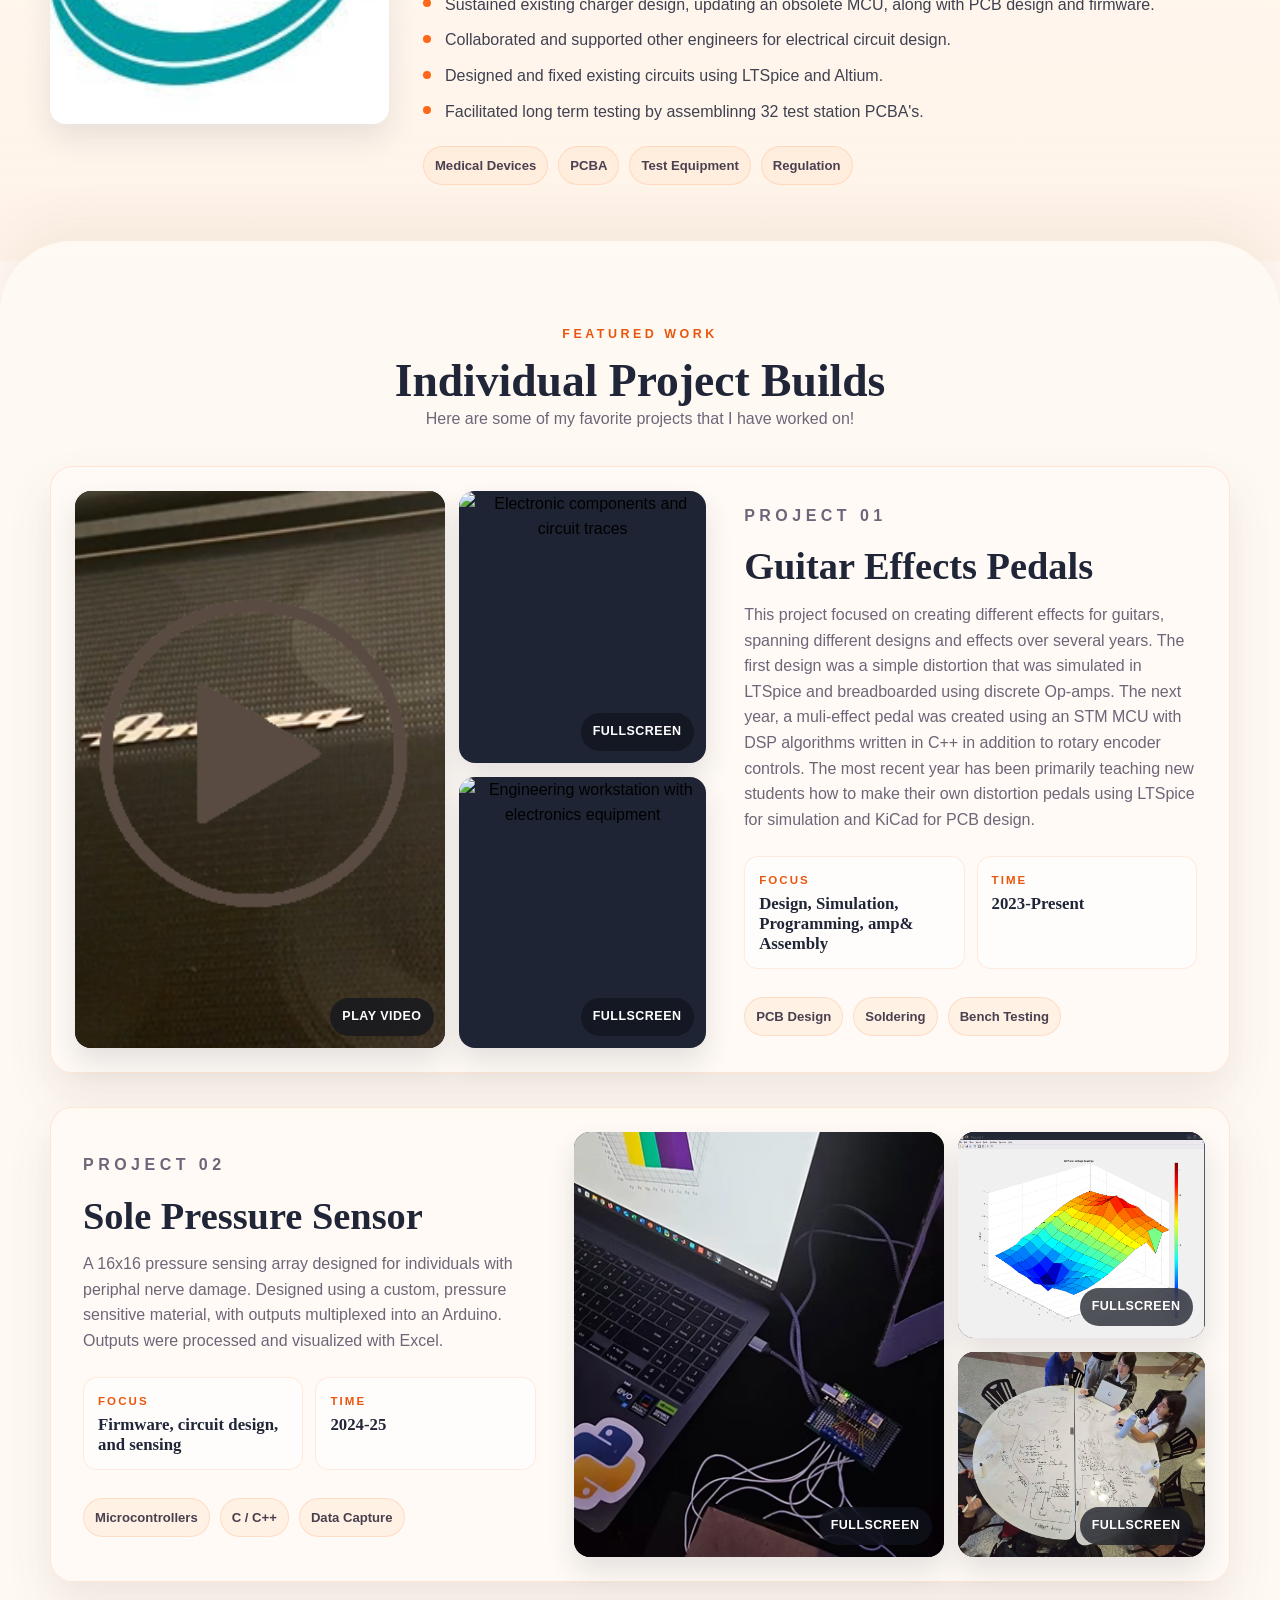
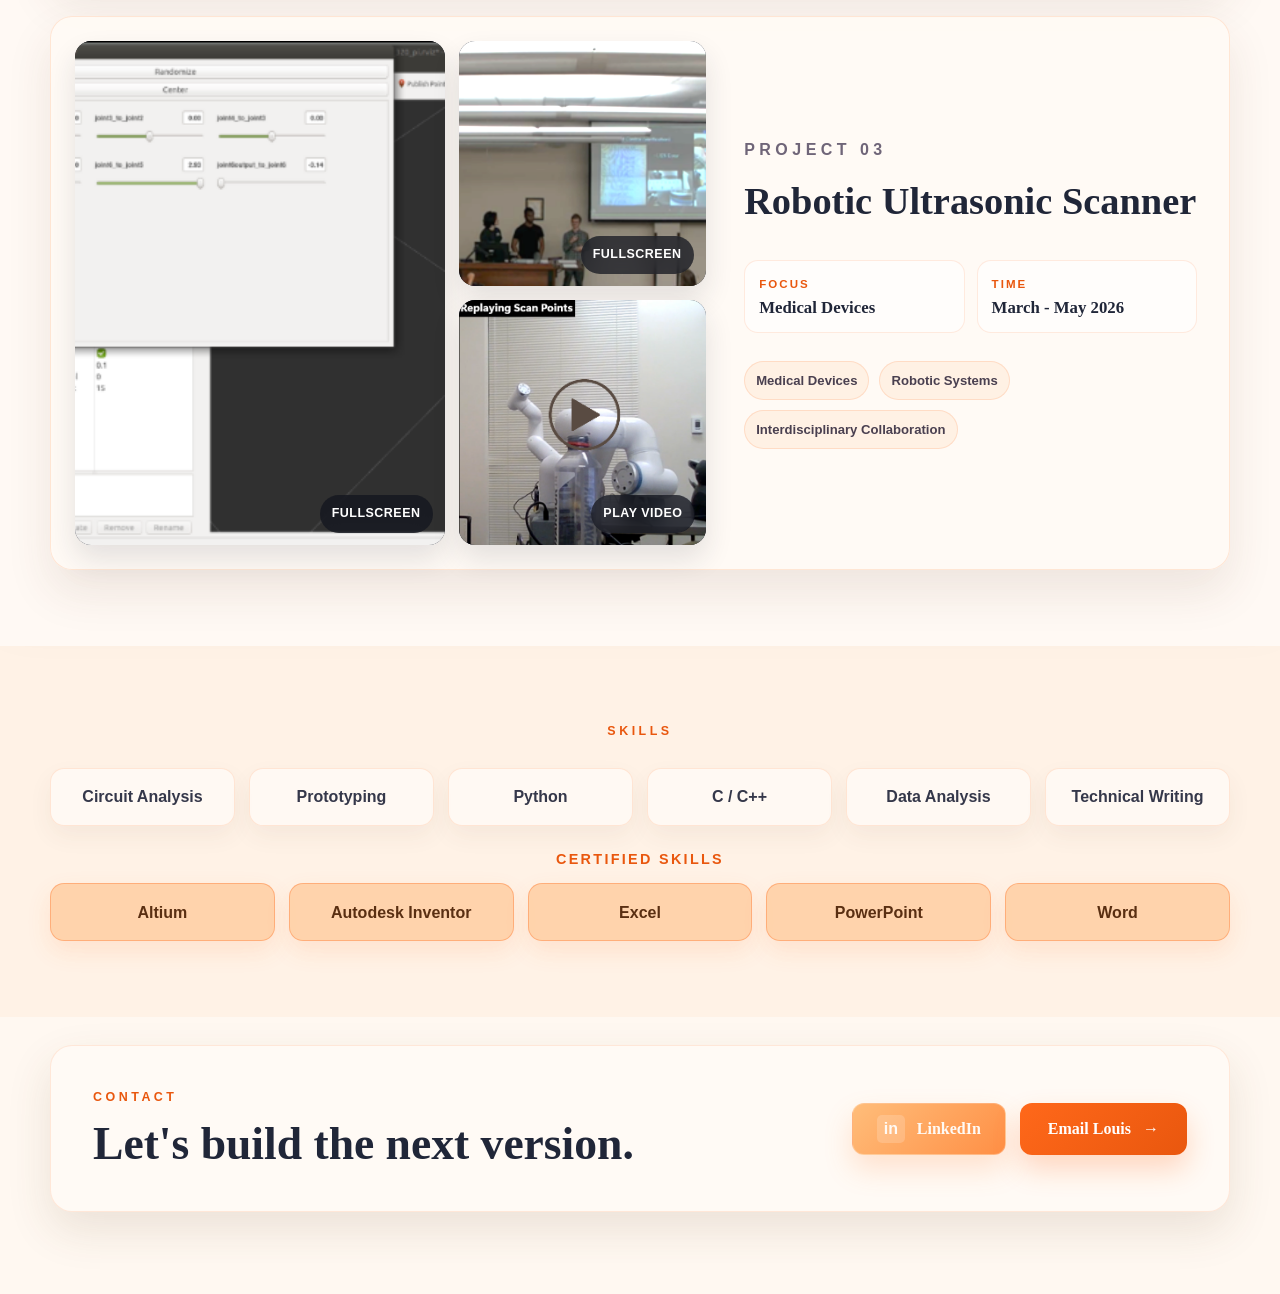
==== commit c0059fbc: "Update index.html" ====
--- a/index.html
+++ b/index.html
@@ -600,7 +600,7 @@
             <div class="page-shell">
                 <div class="section-heading compact-heading">
                     <p class="eyebrow">Skills</p>
-                    <h2>Technical Toolkit</h2>
+                    <h2></h2>
                 </div>
                 <div class="skill-grid">
                     <div class="skill-pill">Circuit Analysis</div>
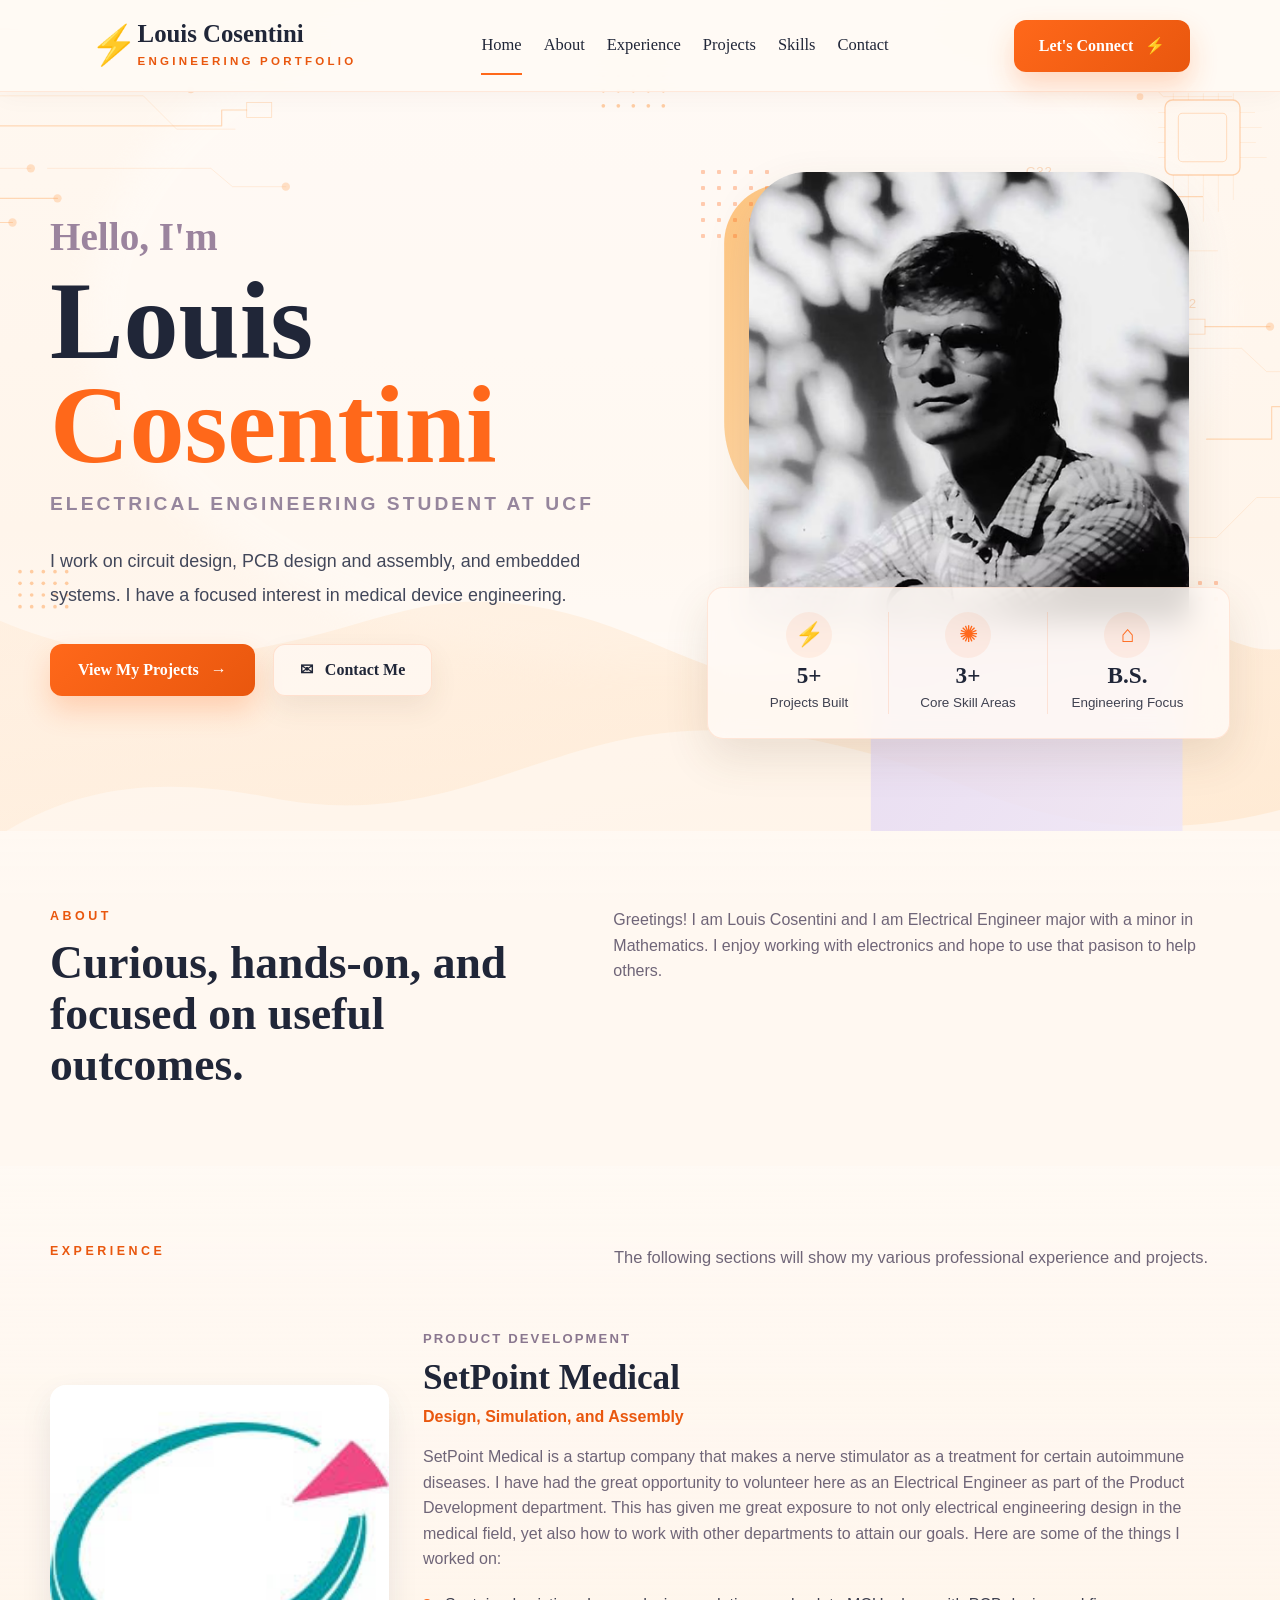
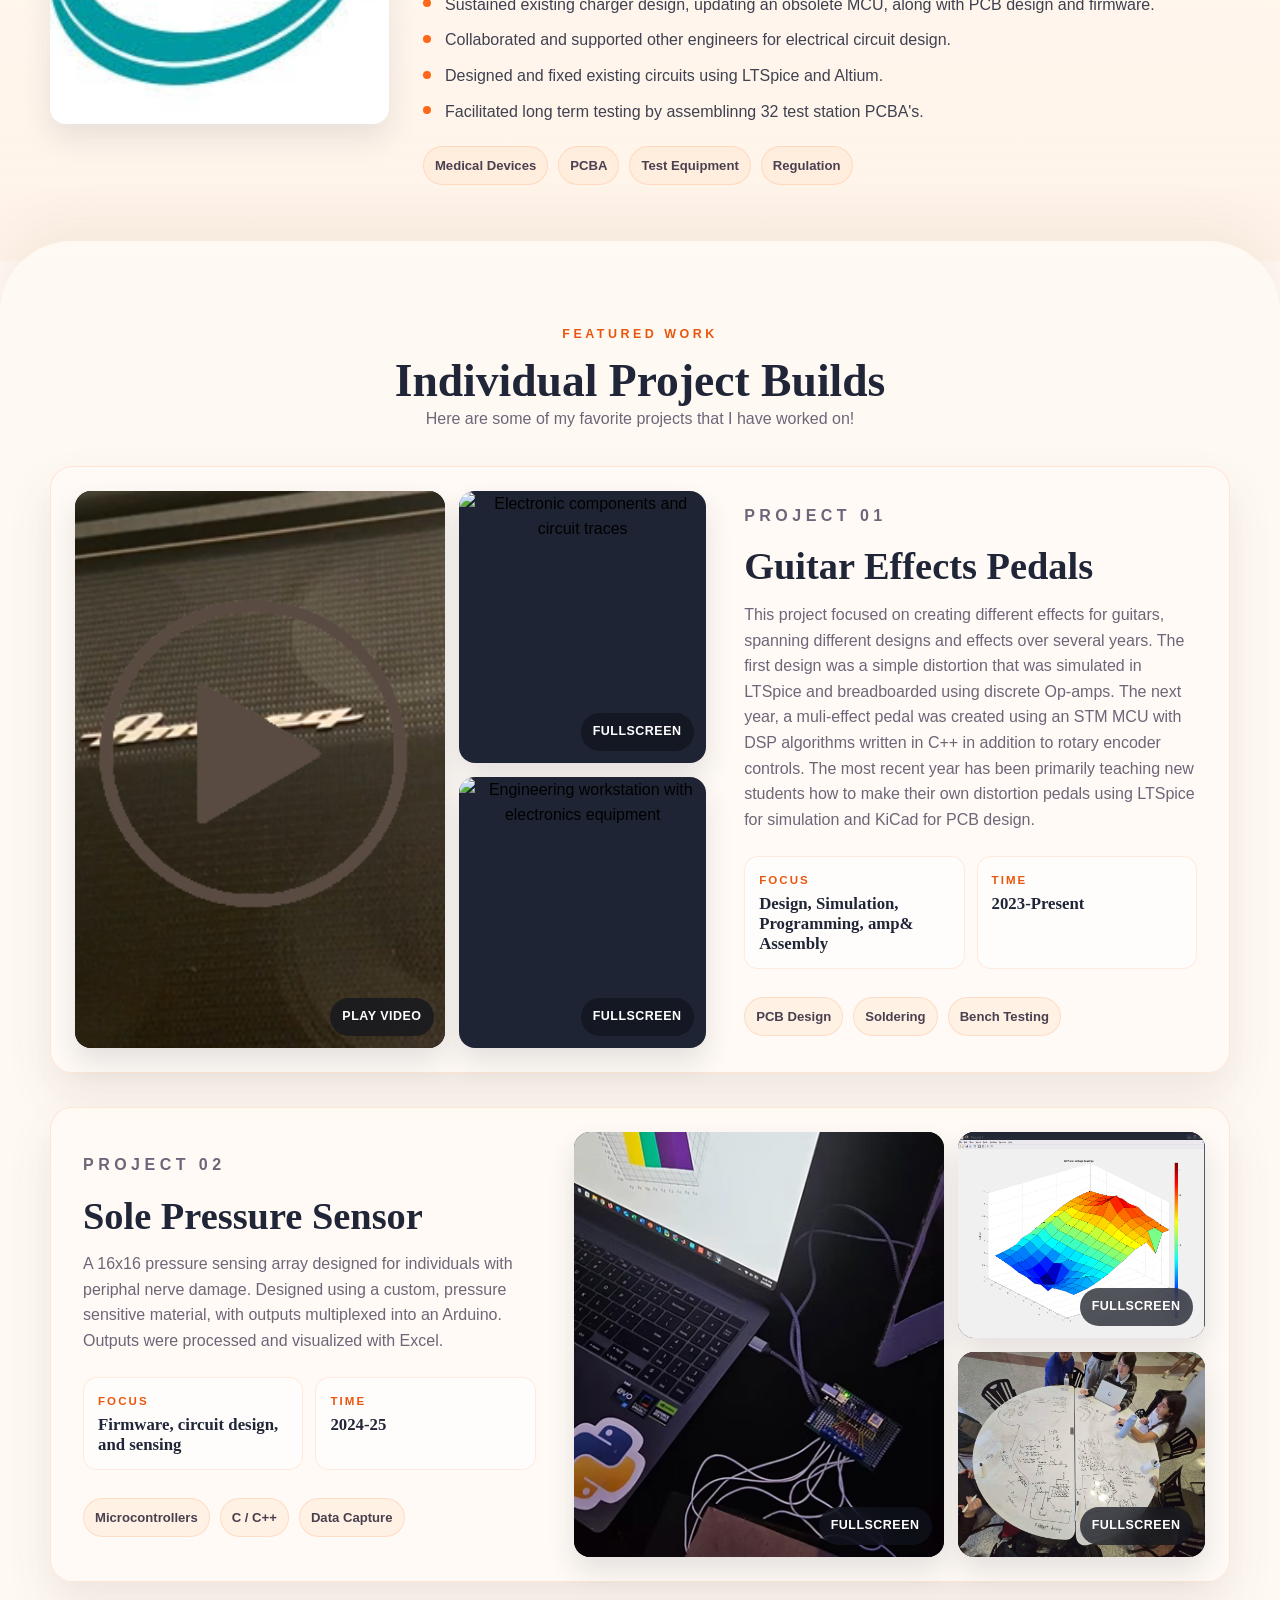
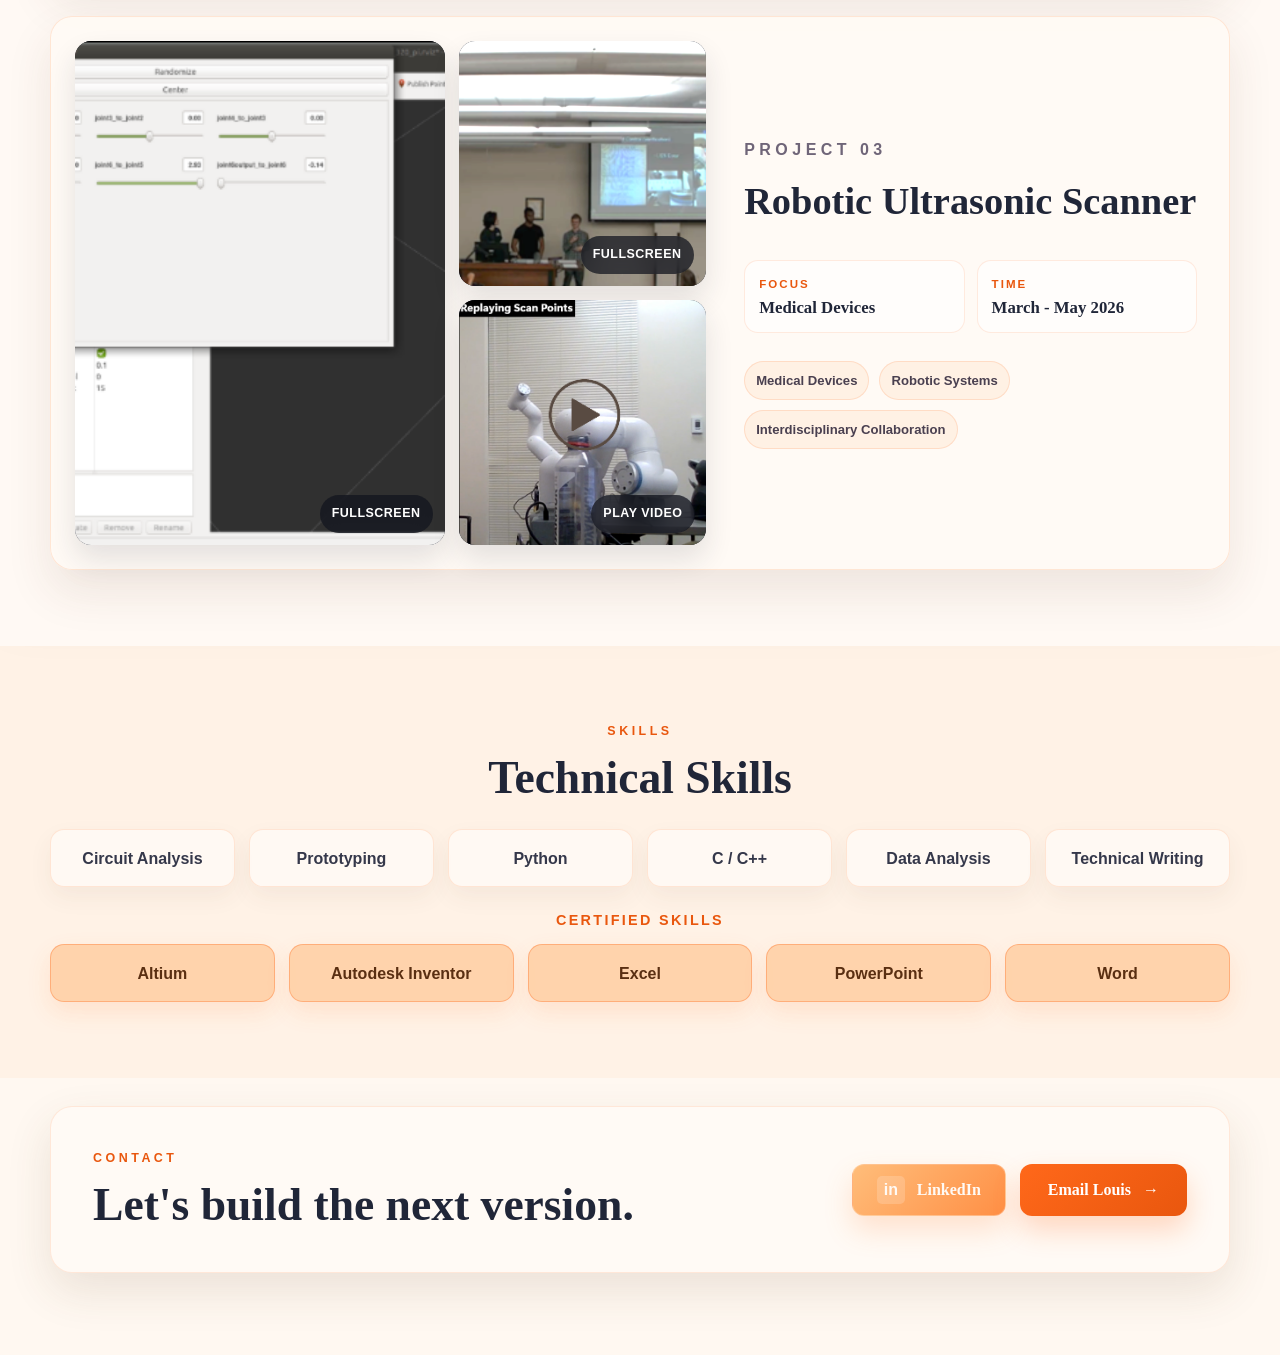
==== commit 2fdea87b: "Update index.html" ====
--- a/index.html
+++ b/index.html
@@ -600,7 +600,7 @@
             <div class="page-shell">
                 <div class="section-heading compact-heading">
                     <p class="eyebrow">Skills</p>
-                    <h2></h2>
+                    <h2>Technical Skills</h2>
                 </div>
                 <div class="skill-grid">
                     <div class="skill-pill">Circuit Analysis</div>
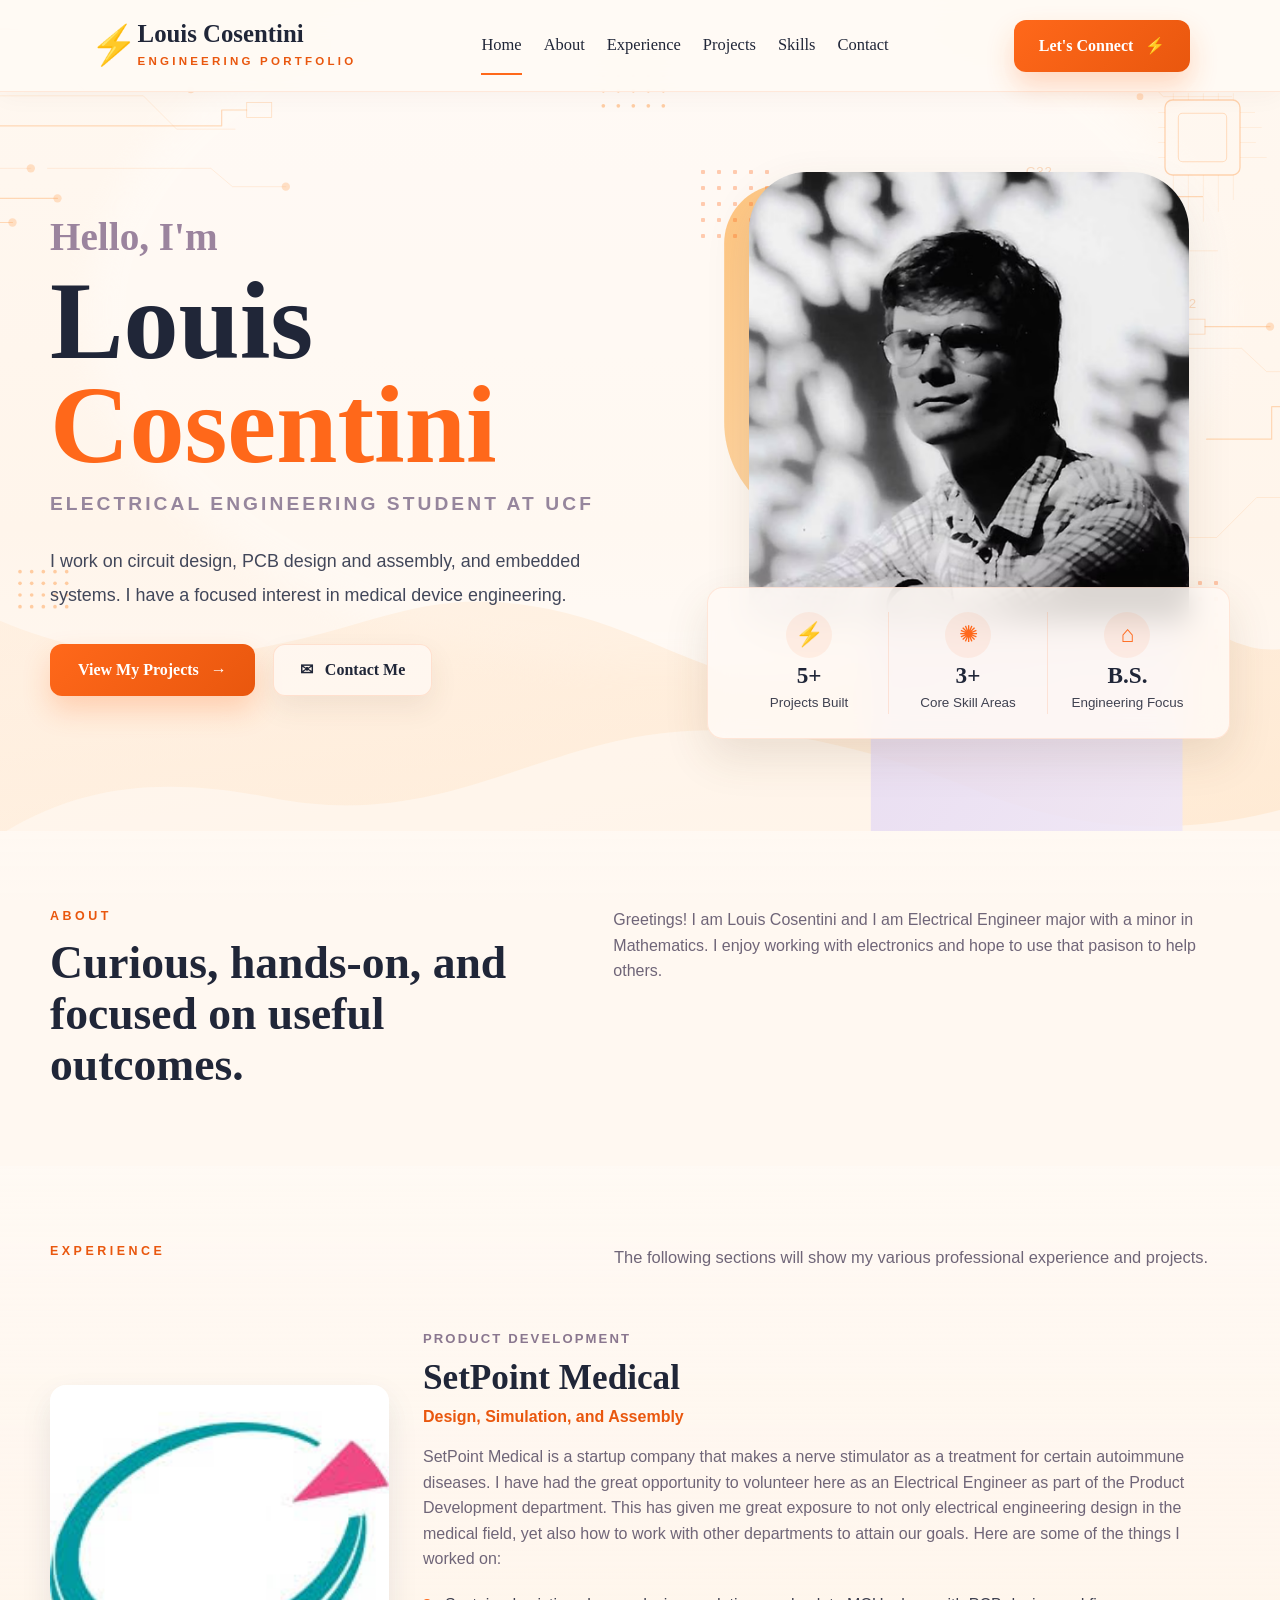
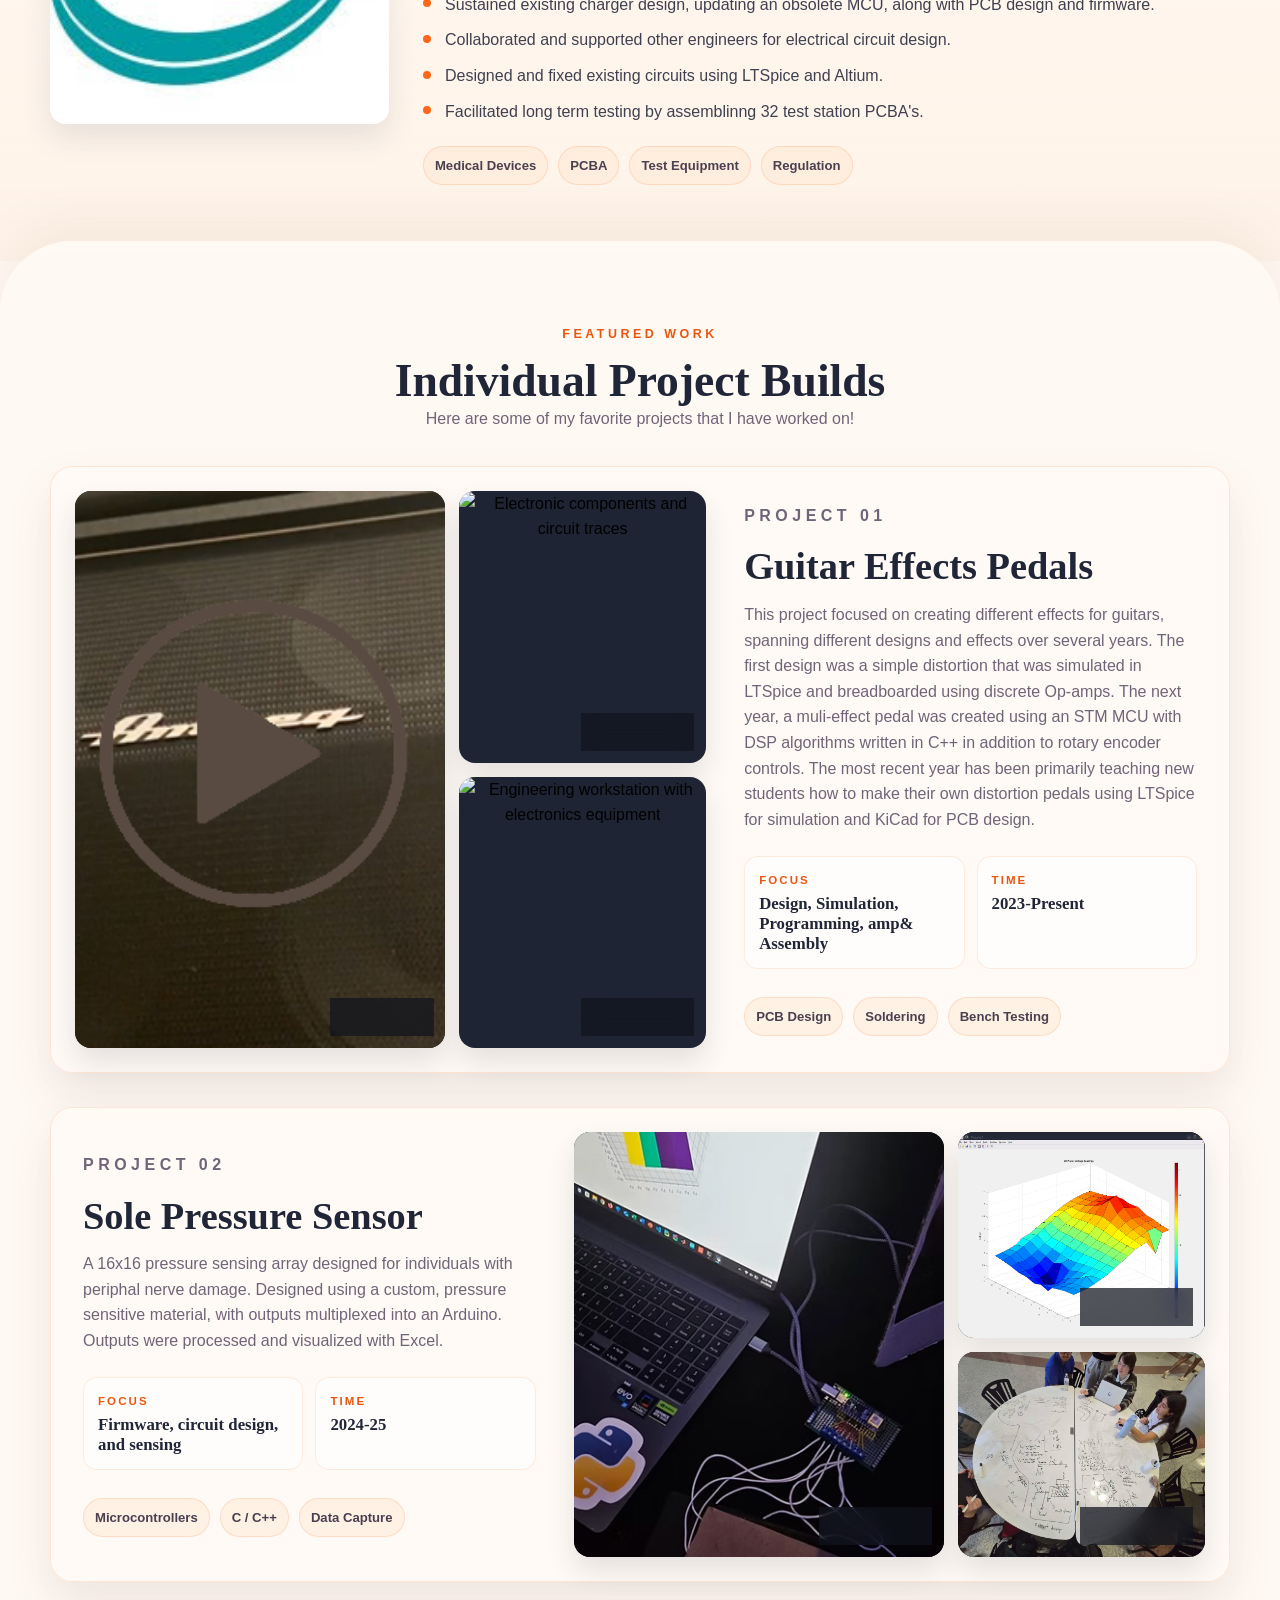
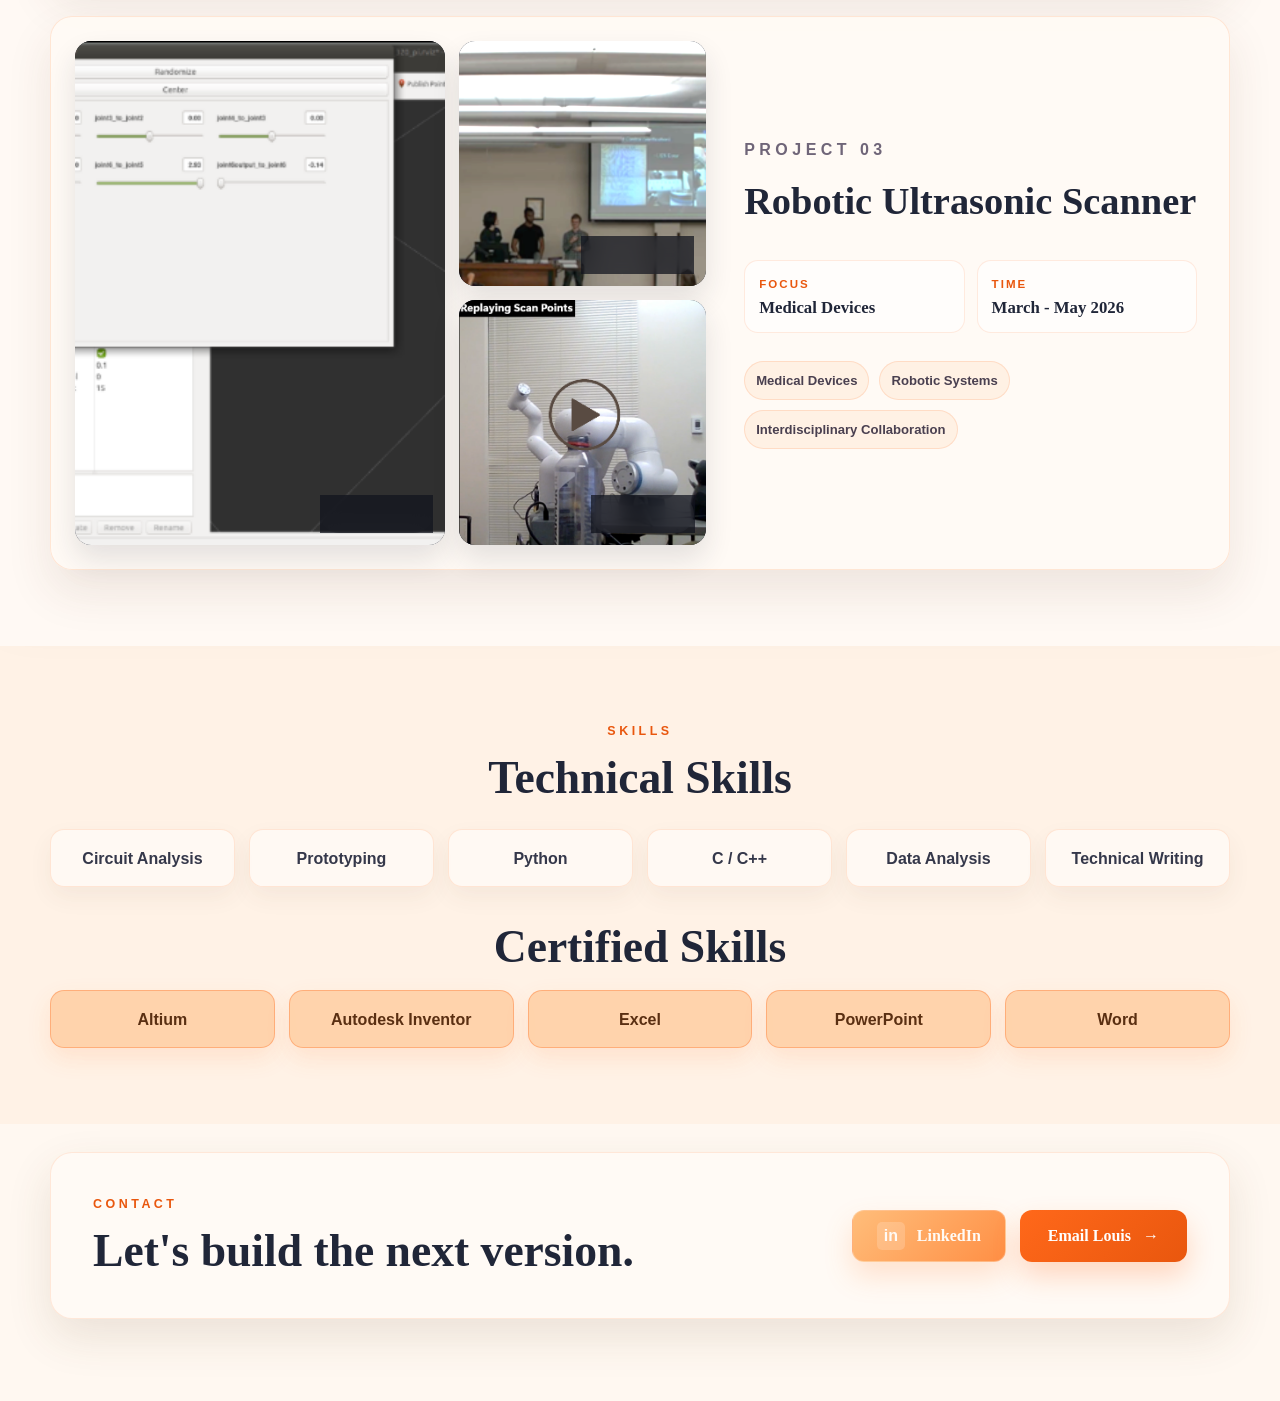
==== commit 20a3205d: "Update index.html" ====
--- a/index.html
+++ b/index.html
@@ -628,7 +628,7 @@
                     <h2>Let's build the next version.</h2>
                 </div>
                 <div class="contact-actions">
-                    <a class="linkedin-button" href="https://www.linkedin.com/in/louis-cosentini/" target="_blank" rel="noopener noreferrer"><span class="linkedin-logo" aria-hidden="true">in</span> LinkedIn</a>
+                    <a class="linkedin-button" href="https://www.linkedin.com/in/louis-cosentini-15717829" target="_blank" rel="noopener noreferrer"><span class="linkedin-logo" aria-hidden="true">in</span> LinkedIn</a>
                     <a class="primary-button" href="mailto:louiscosentini@gmail.com">Email Louis <span aria-hidden="true">&#8594;</span></a>
                 </div>
             </div>
--- a/css/main.css
+++ b/css/main.css
@@ -480,6 +480,27 @@
     background: rgba(255, 226, 201, 0.28);
 }
 
+.skills-section .eyebrow,
+.skills-section .certified-skills-label {
+    color: var(--orange-dark) !important;
+}
+
+.skills-section .section-heading h2 {
+    color: var(--ink);
+}
+
+.skills-section .certified-skills-label {
+    font-family: Georgia, "Times New Roman", serif;
+    margin: 34px 0 18px;
+    color: var(--ink) !important;
+    font-size: clamp(2rem, 4vw, 2.85rem);
+    font-weight: 800;
+    line-height: 1.12;
+    letter-spacing: 0;
+    text-align: center;
+    text-transform: none;
+}
+
 .compact-heading {
     margin-bottom: 26px;
 }
@@ -491,7 +512,7 @@
 }
 
 .skill-grid::after {
-    content: "Certified: Altium • Autodesk Inventor • Excel • PowerPoint • Word";
+    content: "Certified: Altium â€¢ Autodesk Inventor â€¢ Excel â€¢ PowerPoint â€¢ Word";
     grid-column: 1 / -1;
     display: block;
     margin-top: 12px;
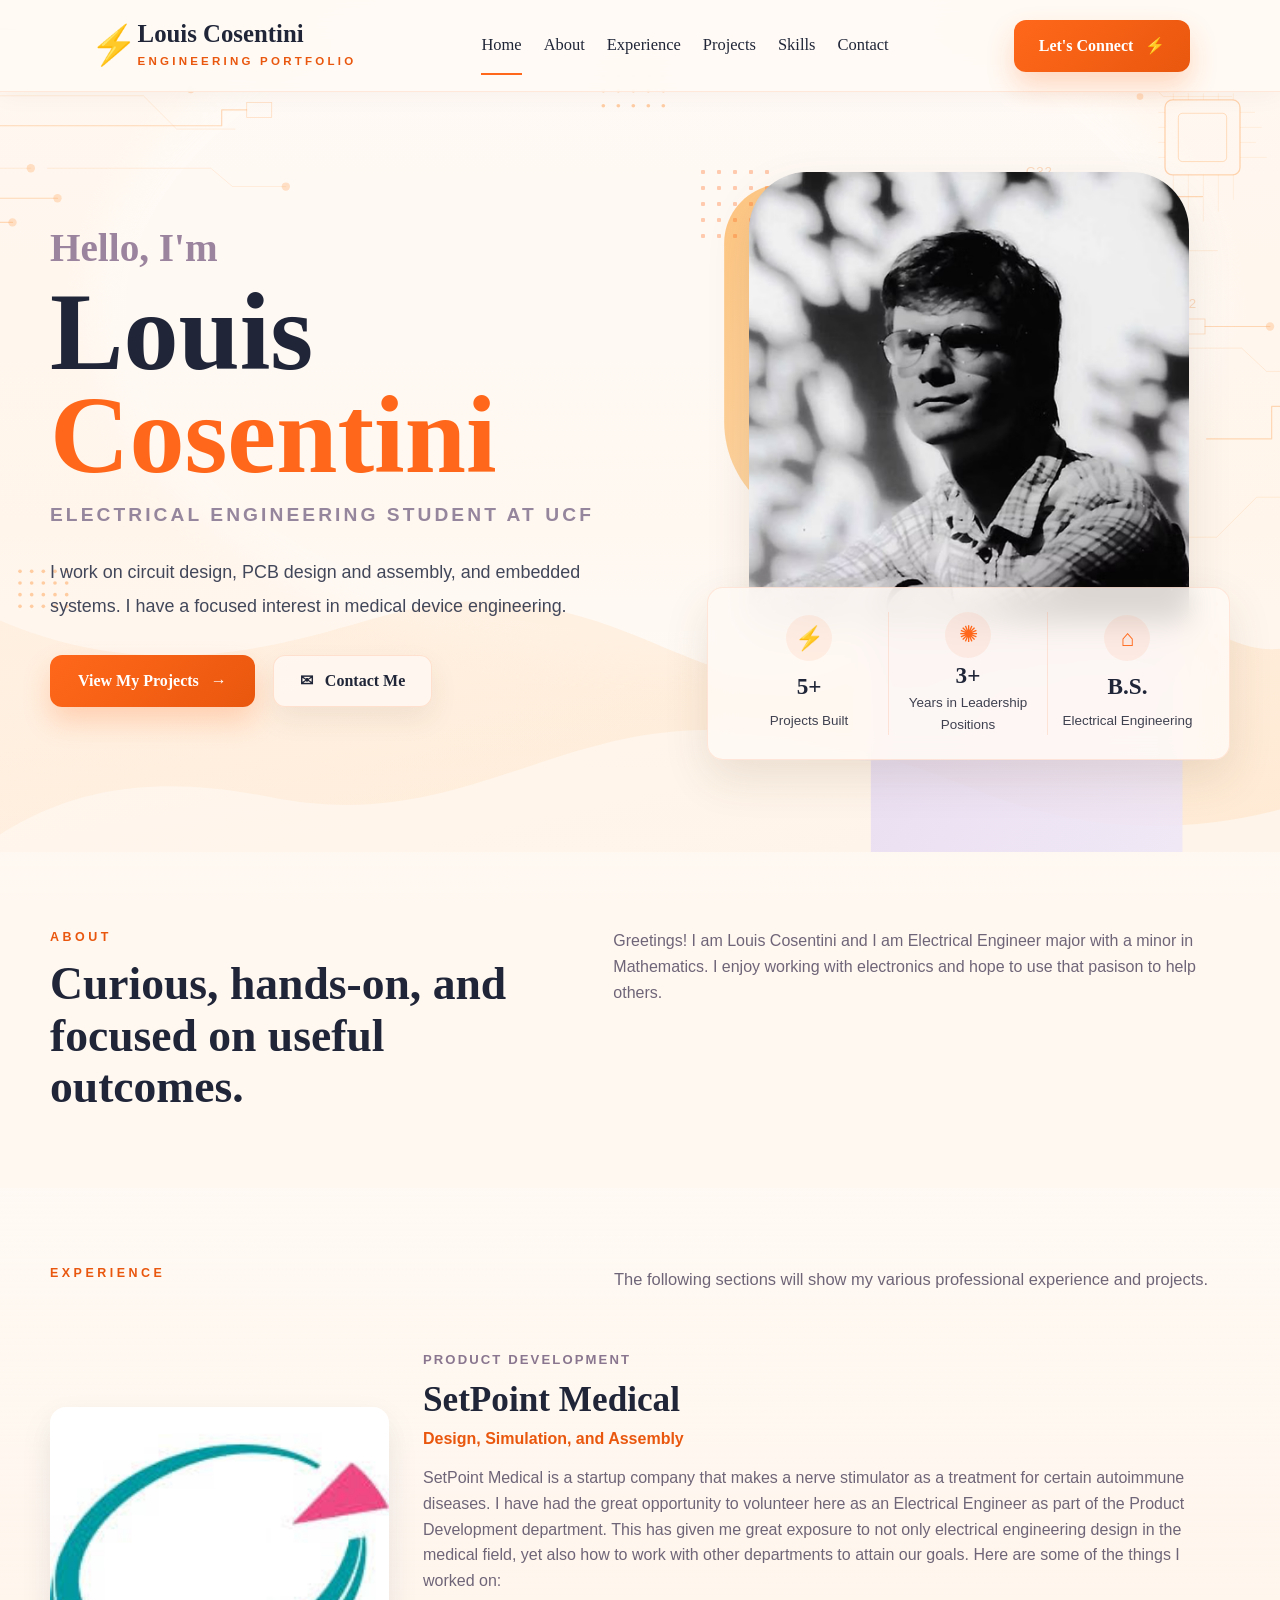
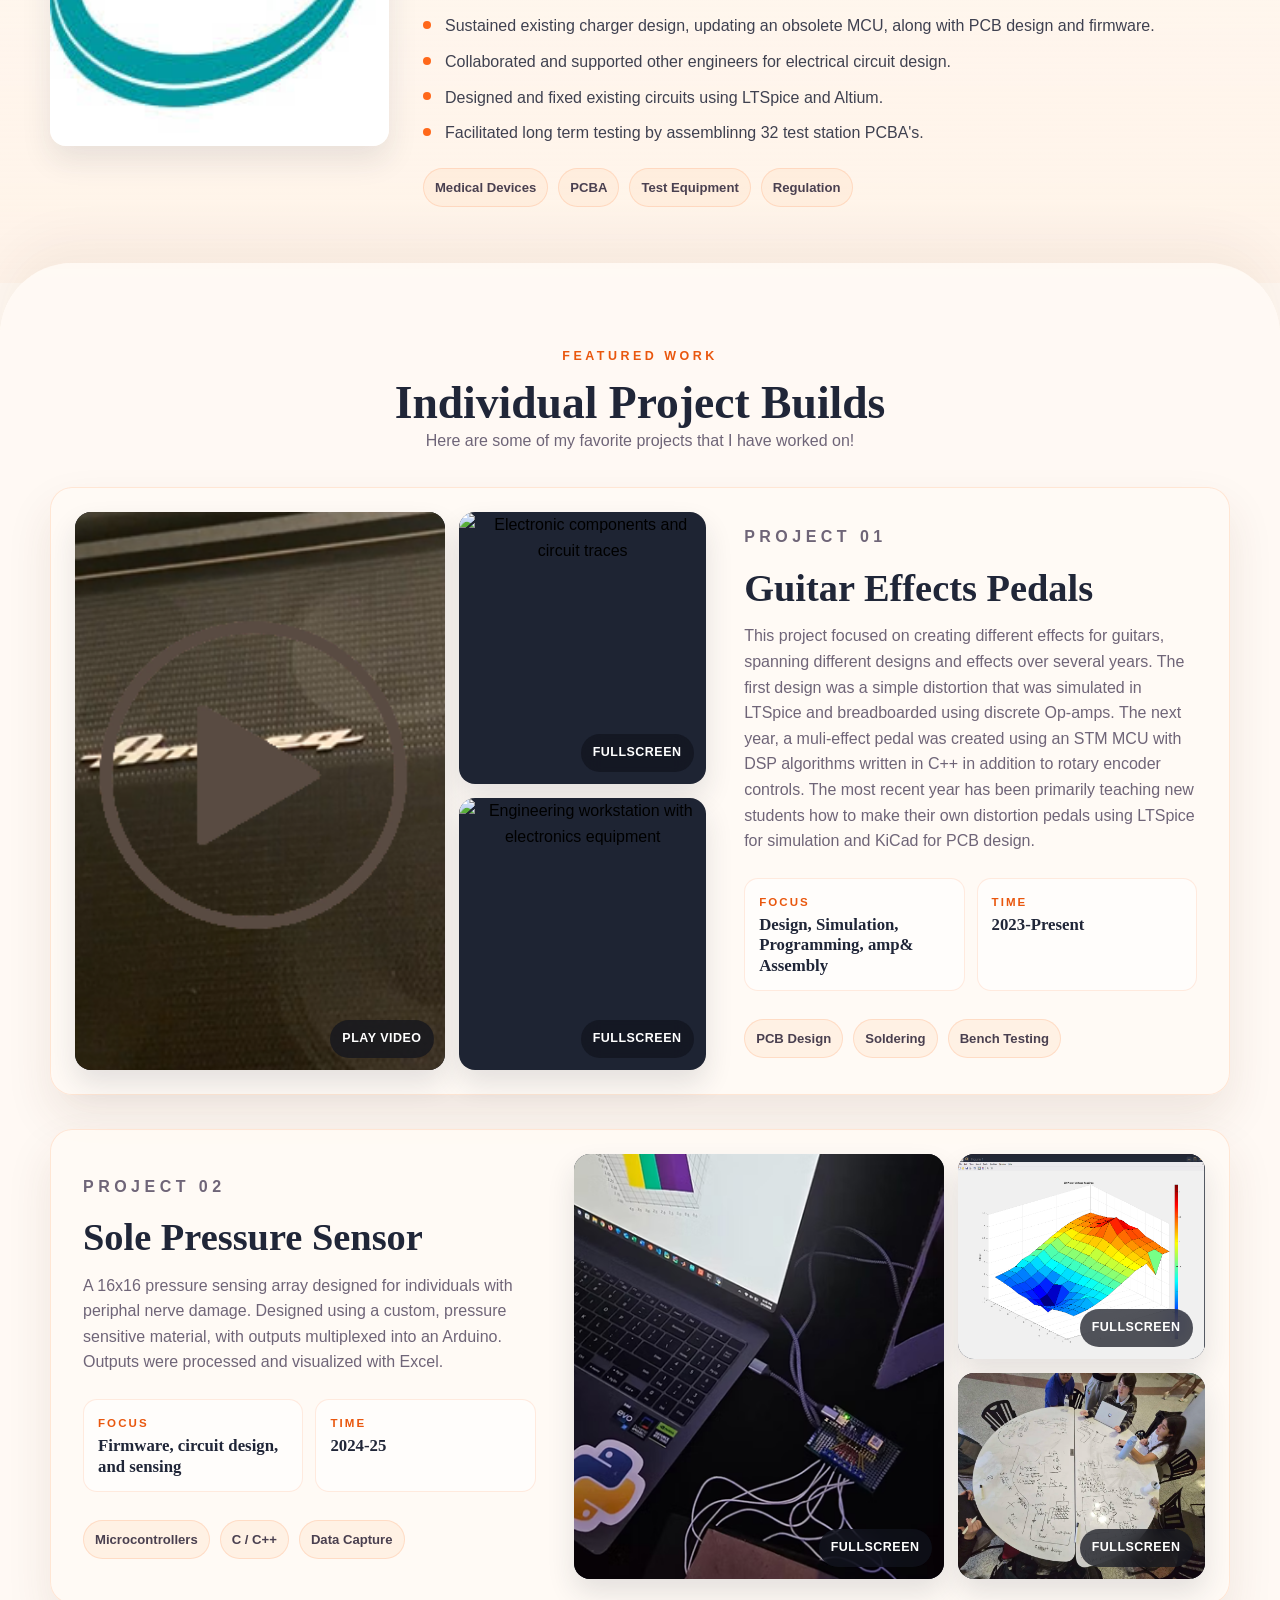
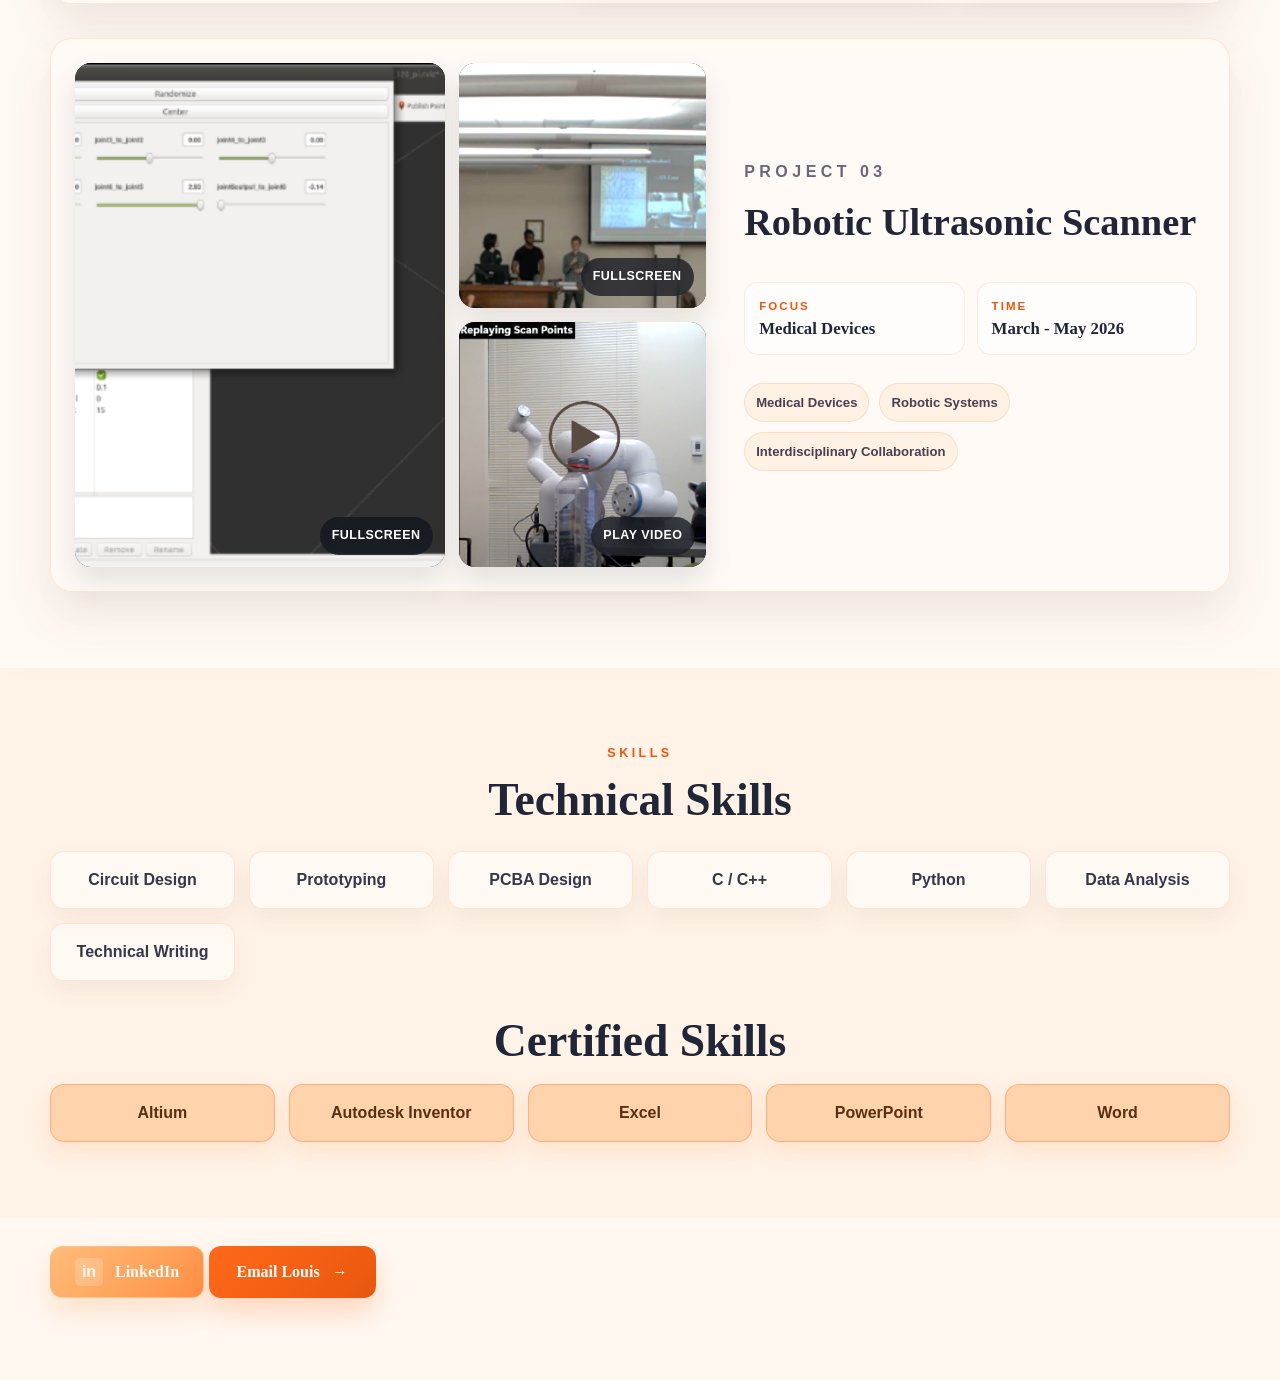
==== commit 0d83652b: "Update index.html" ====
--- a/index.html
+++ b/index.html
@@ -426,12 +426,12 @@
                         <div class="stat-item">
                             <span class="stat-icon">&#10042;</span>
                             <strong>3+</strong>
-                            <span>Core Skill Areas</span>
+                            <span>Years in Leadership Positions</span>
                         </div>
                         <div class="stat-item">
                             <span class="stat-icon">&#8962;</span>
                             <strong>B.S.</strong>
-                            <span>Engineering Focus</span>
+                            <span>Electrical Engineering</span>
                         </div>
                     </div>
                 </div>
@@ -603,10 +603,11 @@
                     <h2>Technical Skills</h2>
                 </div>
                 <div class="skill-grid">
-                    <div class="skill-pill">Circuit Analysis</div>
+                    <div class="skill-pill">Circuit Design</div>
                     <div class="skill-pill">Prototyping</div>
+                    <div class="skill-pill">PCBA Design</div>
+                    <div class="skill-pill">C / C++</div>
                     <div class="skill-pill">Python</div>
-                    <div class="skill-pill">C / C++</div>
                     <div class="skill-pill">Data Analysis</div>
                     <div class="skill-pill">Technical Writing</div>
                 </div>
@@ -622,10 +623,7 @@
         </section>
 
         <section class="contact-section" id="contact">
-            <div class="page-shell contact-panel">
-                <div>
-                    <p class="eyebrow">Contact</p>
-                    <h2>Let's build the next version.</h2>
+            <div class="page-shell contact-panReach out to me!</h2>
                 </div>
                 <div class="contact-actions">
                     <a class="linkedin-button" href="https://www.linkedin.com/in/louis-cosentini-15717829" target="_blank" rel="noopener noreferrer"><span class="linkedin-logo" aria-hidden="true">in</span> LinkedIn</a>
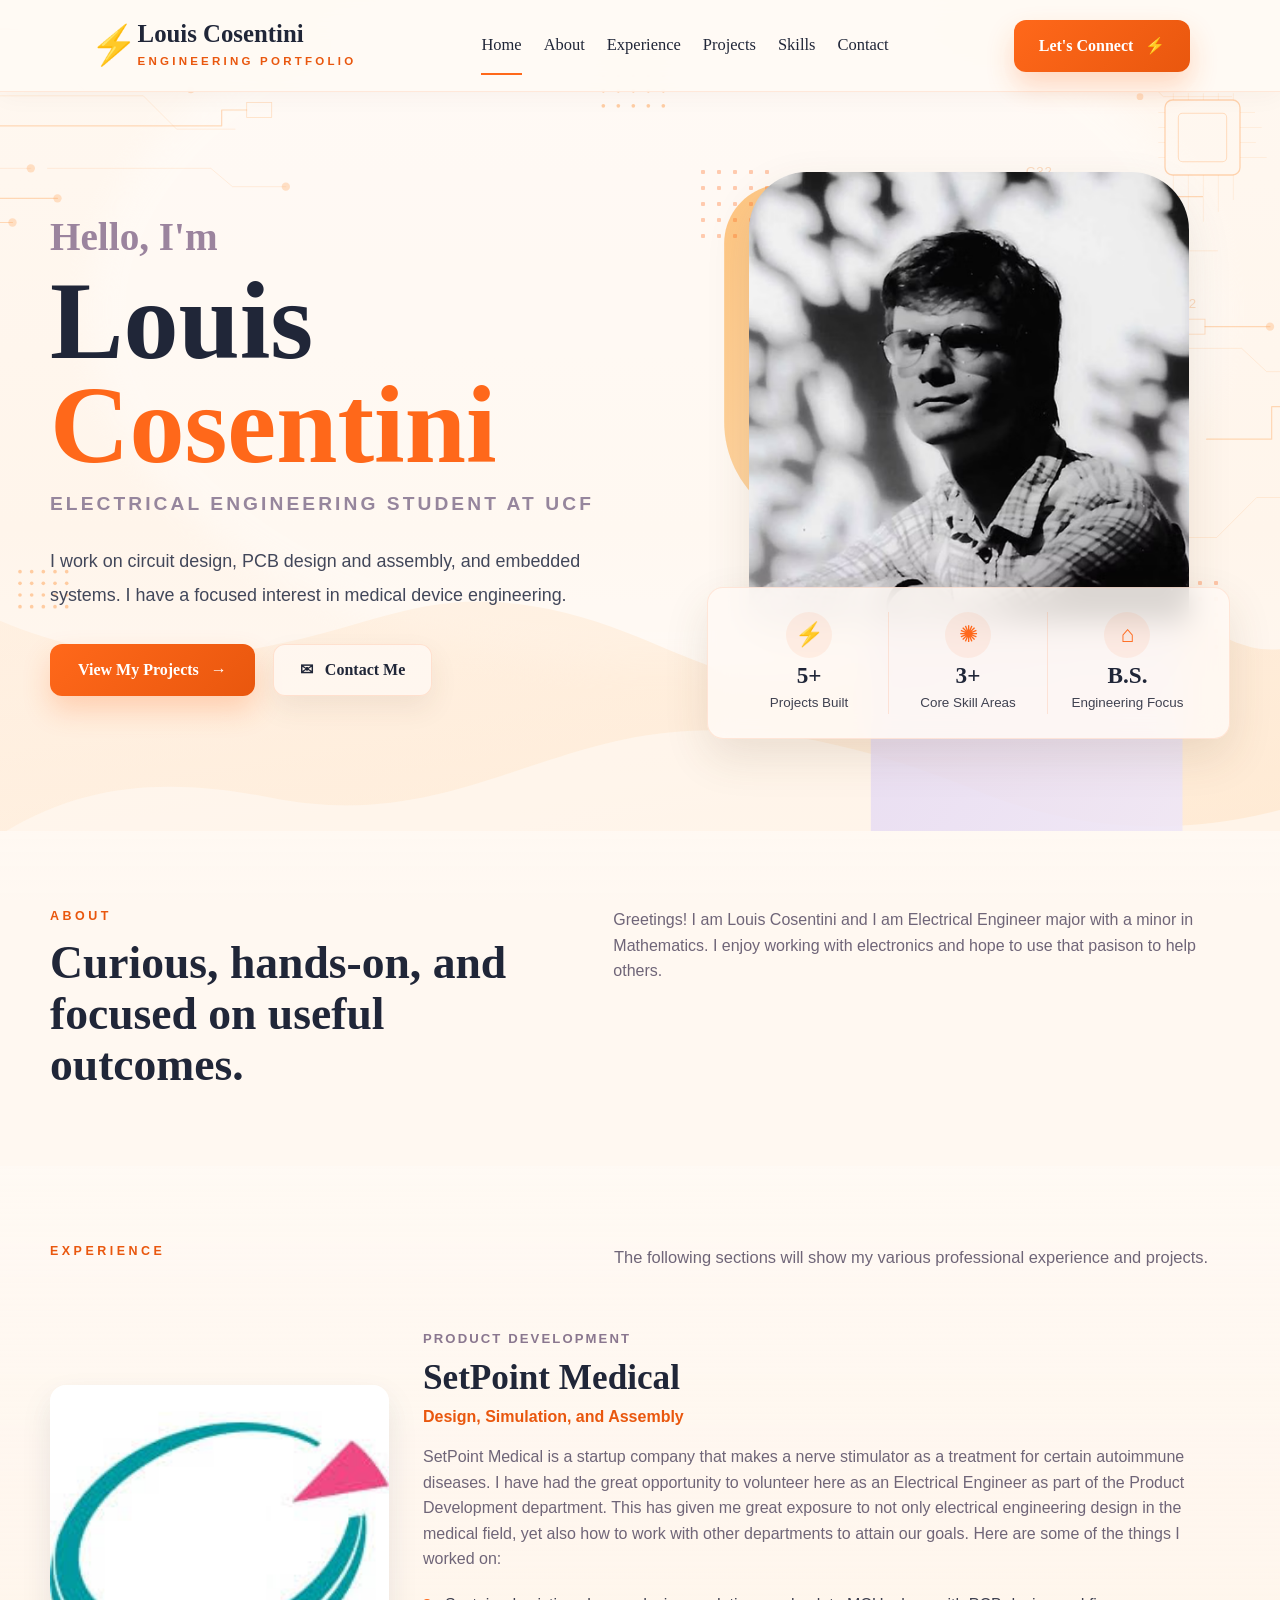
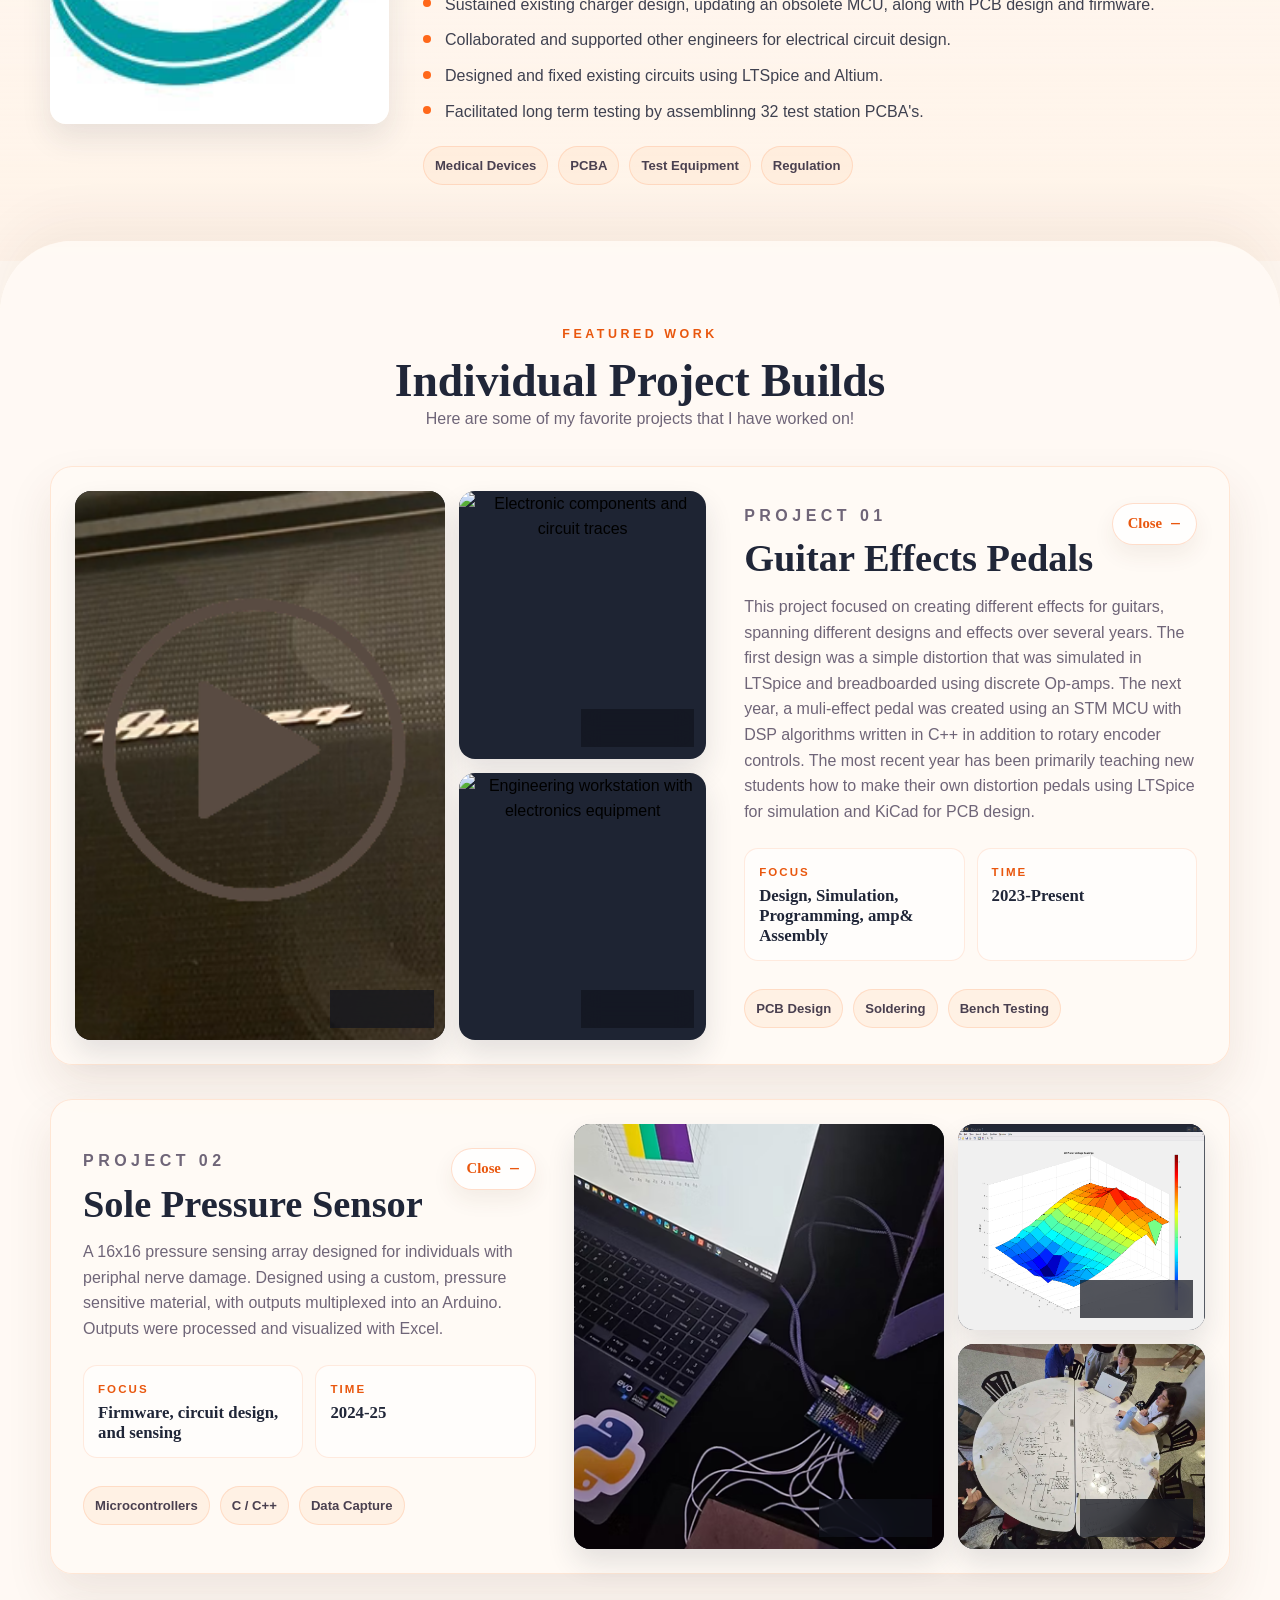
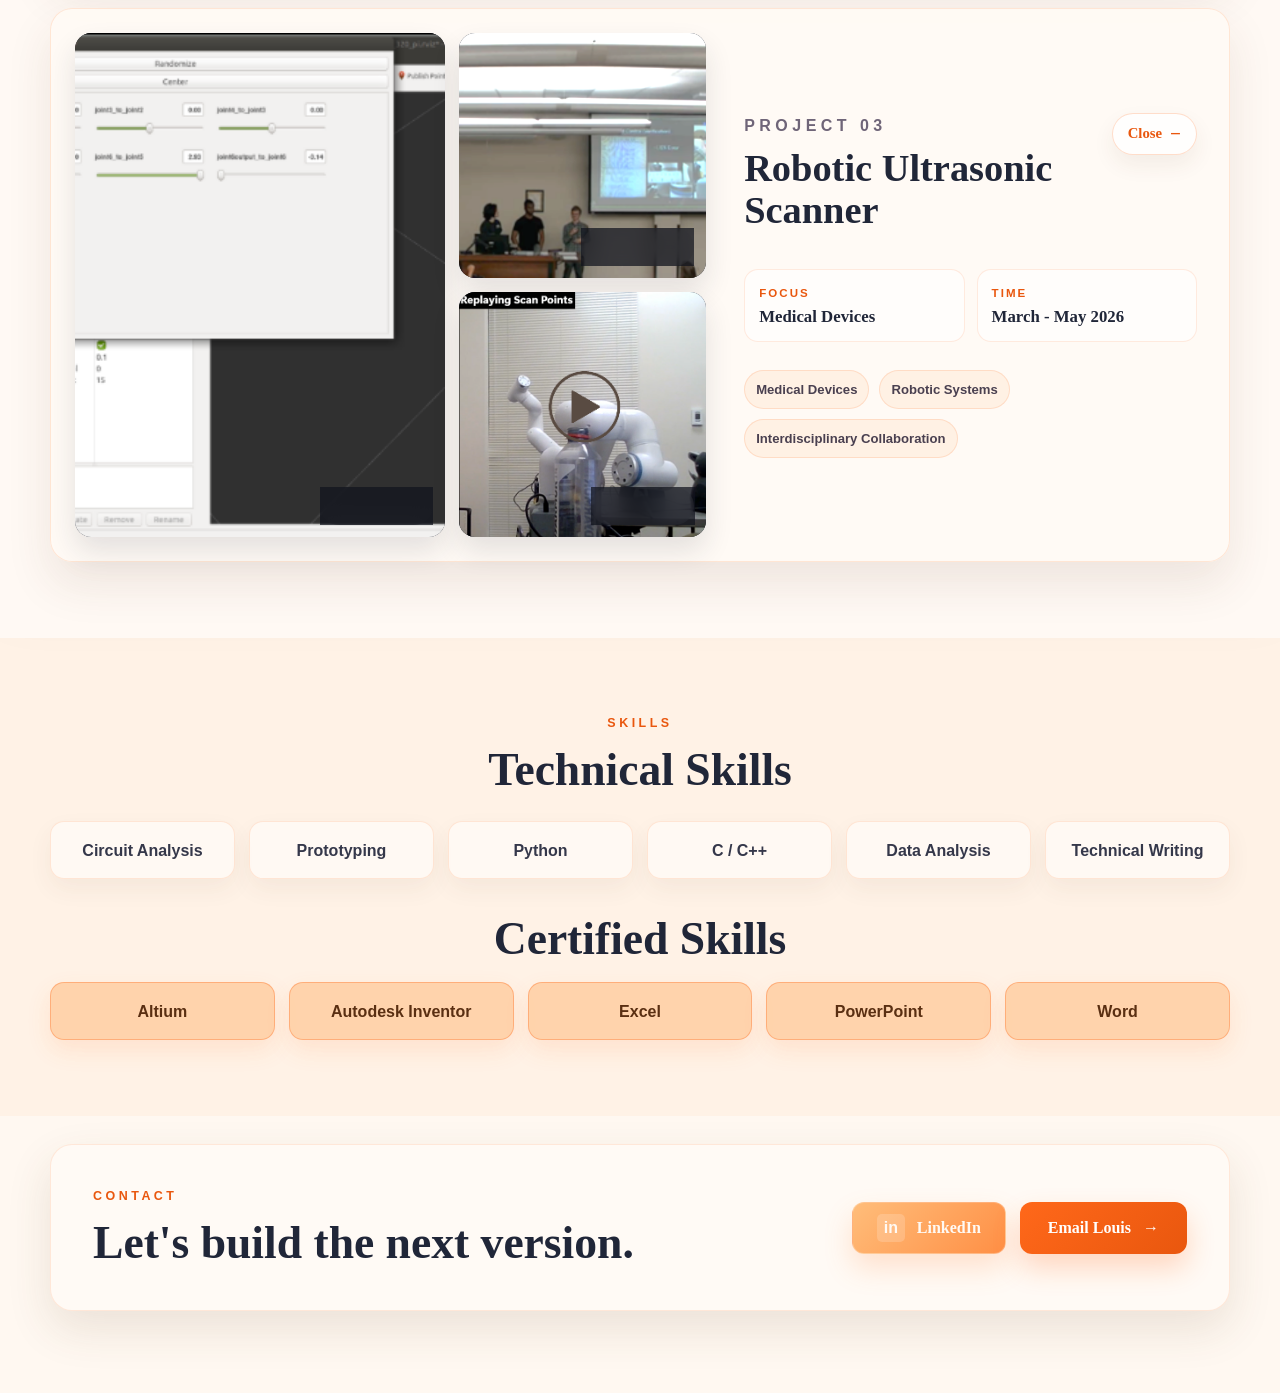
==== commit 910a7718: "Add closable project menus" ====
--- a/index.html
+++ b/index.html
@@ -8,7 +8,7 @@
 
     <link rel="stylesheet" href="https://stackpath.bootstrapcdn.com/bootstrap/4.3.1/css/bootstrap.min.css" integrity="sha384-ggOyR0iXCbMQv3Xipma34MD+dH/1fQ784/j6cY/iJTQUOhcWr7x9JvoRxT2MZw1T" crossorigin="anonymous">
     <script src="https://code.jquery.com/jquery-3.4.1.min.js" integrity="sha256-CSXorXvZcTkaix6Yvo6HppcZGetbYMGWSFlBw8HfCJo=" crossorigin="anonymous"></script>
-    <script src="https://cdnjs.cloudflare.com/ajax/libs/popper.js/1.14.7/umd/popper.min.js" integrity="sha384-UO2eT0CpHqdSJQ6hJty5KVphtPhzWj9WO1clHTMGa3JDZwrnQq4sF86dIHNDz0W1" crossorigin="anonymous"></script>
+    <script src="https://cdnjs.cloudflare.com/ajax/libs/popper.js/1.14.7/umd/popper.min.js" integrity="sha384-UO2eT0CpHqdSJQ6hJty5KVphtPhzWj9WO1clHTMGa3JDZwrnQq4sF86dIHNDz0w1" crossorigin="anonymous"></script>
     <script src="https://stackpath.bootstrapcdn.com/bootstrap/4.3.1/js/bootstrap.min.js" integrity="sha384-JjSmVgyd0p3pXB1rRibZUAYoIIy6OrQ6VrjIEaFf/nJGzIxFDsf4x0xIM+B07jRM" crossorigin="anonymous"></script>
 
     <title>Louis Cosentini Portfolio</title>
@@ -59,6 +59,64 @@
 
         .project-feature:nth-child(even) .project-detail {
             order: 1;
+        }
+
+        .project-feature.is-collapsed {
+            grid-template-columns: minmax(0, 1fr);
+        }
+
+        .project-feature.is-collapsed .project-media-grid,
+        .project-feature.is-collapsed .project-description,
+        .project-feature.is-collapsed .project-meta,
+        .project-feature.is-collapsed .project-tags {
+            display: none;
+        }
+
+        .project-feature.is-collapsed .project-detail {
+            order: initial;
+            padding: 8px;
+        }
+
+        .project-feature.is-collapsed .project-detail h3 {
+            margin-bottom: 0;
+        }
+
+        .project-header {
+            display: flex;
+            align-items: flex-start;
+            justify-content: space-between;
+            gap: 18px;
+        }
+
+        .project-toggle {
+            flex: 0 0 auto;
+            display: inline-flex;
+            align-items: center;
+            justify-content: center;
+            gap: 8px;
+            min-height: 42px;
+            padding: 0 15px;
+            color: var(--orange-dark);
+            border: 1px solid rgba(255, 104, 26, 0.22);
+            border-radius: 999px;
+            background: rgba(255, 255, 255, 0.74);
+            font-family: Georgia, "Times New Roman", serif;
+            font-size: 0.92rem;
+            font-weight: 800;
+            cursor: pointer;
+            box-shadow: 0 10px 22px rgba(84, 52, 26, 0.07);
+            transition: transform 160ms ease, background 160ms ease;
+        }
+
+        .project-toggle:hover,
+        .project-toggle:focus {
+            background: rgba(255, 226, 201, 0.5);
+            transform: translateY(-1px);
+        }
+
+        .project-toggle__icon {
+            font-size: 1.2rem;
+            line-height: 1;
         }
 
         .project-media-grid {
@@ -246,6 +304,15 @@
             text-transform: uppercase;
         }
 
+        .skills-section .eyebrow,
+        .skills-section .certified-skills-label {
+            color: var(--orange-dark);
+        }
+
+        .skills-section .section-heading h2 {
+            color: var(--ink);
+        }
+
         .certified-skill-grid {
             display: grid;
             grid-template-columns: repeat(5, minmax(0, 1fr));
@@ -371,6 +438,15 @@
                 grid-template-columns: 1fr;
             }
 
+            .project-header {
+                align-items: stretch;
+                flex-direction: column;
+            }
+
+            .project-toggle {
+                width: 100%;
+            }
+
             .certified-skill-grid {
                 grid-template-columns: repeat(2, minmax(0, 1fr));
             }
@@ -426,12 +502,12 @@
                         <div class="stat-item">
                             <span class="stat-icon">&#10042;</span>
                             <strong>3+</strong>
-                            <span>Years in Leadership Positions</span>
+                            <span>Core Skill Areas</span>
                         </div>
                         <div class="stat-item">
                             <span class="stat-icon">&#8962;</span>
                             <strong>B.S.</strong>
-                            <span>Electrical Engineering</span>
+                            <span>Engineering Focus</span>
                         </div>
                     </div>
                 </div>
@@ -516,9 +592,17 @@
                             </button>
                         </div>
                         <div class="project-detail">
-                            <p class="eyebrow">Project 01</p>
-                            <h3>Guitar Effects Pedals</h3>
-                            <p>This project focused on creating different effects for guitars, spanning different designs and effects over several years. The first design was a simple distortion that was simulated in LTSpice and breadboarded using discrete Op-amps. The next year, a muli-effect pedal was created using an STM MCU with DSP algorithms written in C++ in addition to rotary encoder controls. The most recent year has been primarily teaching new students how to make their own distortion pedals using LTSpice for simulation and KiCad for PCB design. </p>
+                            <div class="project-header">
+                                <div>
+                                    <p class="eyebrow">Project 01</p>
+                                    <h3>Guitar Effects Pedals</h3>
+                                </div>
+                                <button class="project-toggle" type="button" aria-expanded="true">
+                                    <span class="project-toggle__text">Close</span>
+                                    <span class="project-toggle__icon" aria-hidden="true">&minus;</span>
+                                </button>
+                            </div>
+                            <p class="project-description">This project focused on creating different effects for guitars, spanning different designs and effects over several years. The first design was a simple distortion that was simulated in LTSpice and breadboarded using discrete Op-amps. The next year, a muli-effect pedal was created using an STM MCU with DSP algorithms written in C++ in addition to rotary encoder controls. The most recent year has been primarily teaching new students how to make their own distortion pedals using LTSpice for simulation and KiCad for PCB design. </p>
                             <div class="project-meta">
                                 <div><span>Focus</span><strong>Design, Simulation, Programming, amp& Assembly</strong></div>
                                 <div><span>Time</span><strong>2023-Present</strong></div>
@@ -547,9 +631,17 @@
                             </button>
                         </div>
                         <div class="project-detail">
-                            <p class="eyebrow">Project 02</p>
-                            <h3>Sole Pressure Sensor</h3>
-                            <p>A 16x16 pressure sensing array designed for individuals with periphal nerve damage. Designed using a custom, pressure sensitive material, with outputs multiplexed into an Arduino. Outputs were processed and visualized with Excel.</p>
+                            <div class="project-header">
+                                <div>
+                                    <p class="eyebrow">Project 02</p>
+                                    <h3>Sole Pressure Sensor</h3>
+                                </div>
+                                <button class="project-toggle" type="button" aria-expanded="true">
+                                    <span class="project-toggle__text">Close</span>
+                                    <span class="project-toggle__icon" aria-hidden="true">&minus;</span>
+                                </button>
+                            </div>
+                            <p class="project-description">A 16x16 pressure sensing array designed for individuals with periphal nerve damage. Designed using a custom, pressure sensitive material, with outputs multiplexed into an Arduino. Outputs were processed and visualized with Excel.</p>
                             <div class="project-meta">
                                 <div><span>Focus</span><strong>Firmware, circuit design, and sensing</strong></div>
                                 <div><span>Time</span><strong>2024-25</strong></div>
@@ -578,9 +670,17 @@
                             </button>
                         </div>
                         <div class="project-detail">
-                            <p class="eyebrow">Project 03</p>
-                            <h3>Robotic Ultrasonic Scanner</h3>
-                            <p></p>
+                            <div class="project-header">
+                                <div>
+                                    <p class="eyebrow">Project 03</p>
+                                    <h3>Robotic Ultrasonic Scanner</h3>
+                                </div>
+                                <button class="project-toggle" type="button" aria-expanded="true">
+                                    <span class="project-toggle__text">Close</span>
+                                    <span class="project-toggle__icon" aria-hidden="true">&minus;</span>
+                                </button>
+                            </div>
+                            <p class="project-description"></p>
                             <div class="project-meta">
                                 <div><span>Focus</span><strong>Medical Devices</strong></div>
                                 <div><span>Time</span><strong>March - May 2026</strong></div>
@@ -603,11 +703,10 @@
                     <h2>Technical Skills</h2>
                 </div>
                 <div class="skill-grid">
-                    <div class="skill-pill">Circuit Design</div>
+                    <div class="skill-pill">Circuit Analysis</div>
                     <div class="skill-pill">Prototyping</div>
-                    <div class="skill-pill">PCBA Design</div>
+                    <div class="skill-pill">Python</div>
                     <div class="skill-pill">C / C++</div>
-                    <div class="skill-pill">Python</div>
                     <div class="skill-pill">Data Analysis</div>
                     <div class="skill-pill">Technical Writing</div>
                 </div>
@@ -623,10 +722,13 @@
         </section>
 
         <section class="contact-section" id="contact">
-            <div class="page-shell contact-panReach out to me!</h2>
+            <div class="page-shell contact-panel">
+                <div>
+                    <p class="eyebrow">Contact</p>
+                    <h2>Let's build the next version.</h2>
                 </div>
                 <div class="contact-actions">
-                    <a class="linkedin-button" href="https://www.linkedin.com/in/louis-cosentini-15717829" target="_blank" rel="noopener noreferrer"><span class="linkedin-logo" aria-hidden="true">in</span> LinkedIn</a>
+                    <a class="linkedin-button" href="https://www.linkedin.com/in/louis-cosentini/" target="_blank" rel="noopener noreferrer"><span class="linkedin-logo" aria-hidden="true">in</span> LinkedIn</a>
                     <a class="primary-button" href="mailto:louiscosentini@gmail.com">Email Louis <span aria-hidden="true">&#8594;</span></a>
                 </div>
             </div>
@@ -642,6 +744,56 @@
     </div>
 
     <script>
+        (function () {
+            document.querySelectorAll('.project-feature').forEach(function (project, index) {
+                var toggle = project.querySelector('.project-toggle');
+                var collapsibleItems = project.querySelectorAll('.project-media-grid, .project-description, .project-meta, .project-tags');
+                var projectTitle = project.querySelector('h3');
+                var projectId = 'project-panel-' + (index + 1);
+
+                if (!toggle) {
+                    return;
+                }
+
+                collapsibleItems.forEach(function (item) {
+                    item.id = item.id || projectId + '-' + Array.prototype.indexOf.call(collapsibleItems, item);
+                });
+
+                toggle.setAttribute('aria-controls', Array.prototype.map.call(collapsibleItems, function (item) {
+                    return item.id;
+                }).join(' '));
+
+                if (projectTitle) {
+                    toggle.setAttribute('aria-label', 'Close details for ' + projectTitle.textContent);
+                }
+
+                toggle.addEventListener('click', function () {
+                    var isCollapsed = project.classList.toggle('is-collapsed');
+                    var toggleText = toggle.querySelector('.project-toggle__text');
+                    var toggleIcon = toggle.querySelector('.project-toggle__icon');
+                    var labelAction = isCollapsed ? 'Open' : 'Close';
+
+                    toggle.setAttribute('aria-expanded', String(!isCollapsed));
+
+                    collapsibleItems.forEach(function (item) {
+                        item.hidden = isCollapsed;
+                    });
+
+                    if (toggleText) {
+                        toggleText.textContent = labelAction;
+                    }
+
+                    if (toggleIcon) {
+                        toggleIcon.textContent = isCollapsed ? '+' : '\u2212';
+                    }
+
+                    if (projectTitle) {
+                        toggle.setAttribute('aria-label', labelAction + ' details for ' + projectTitle.textContent);
+                    }
+                });
+            });
+        }());
+
         (function () {
             var modal = document.getElementById('mediaModal');
             var stage = document.getElementById('mediaModalStage');
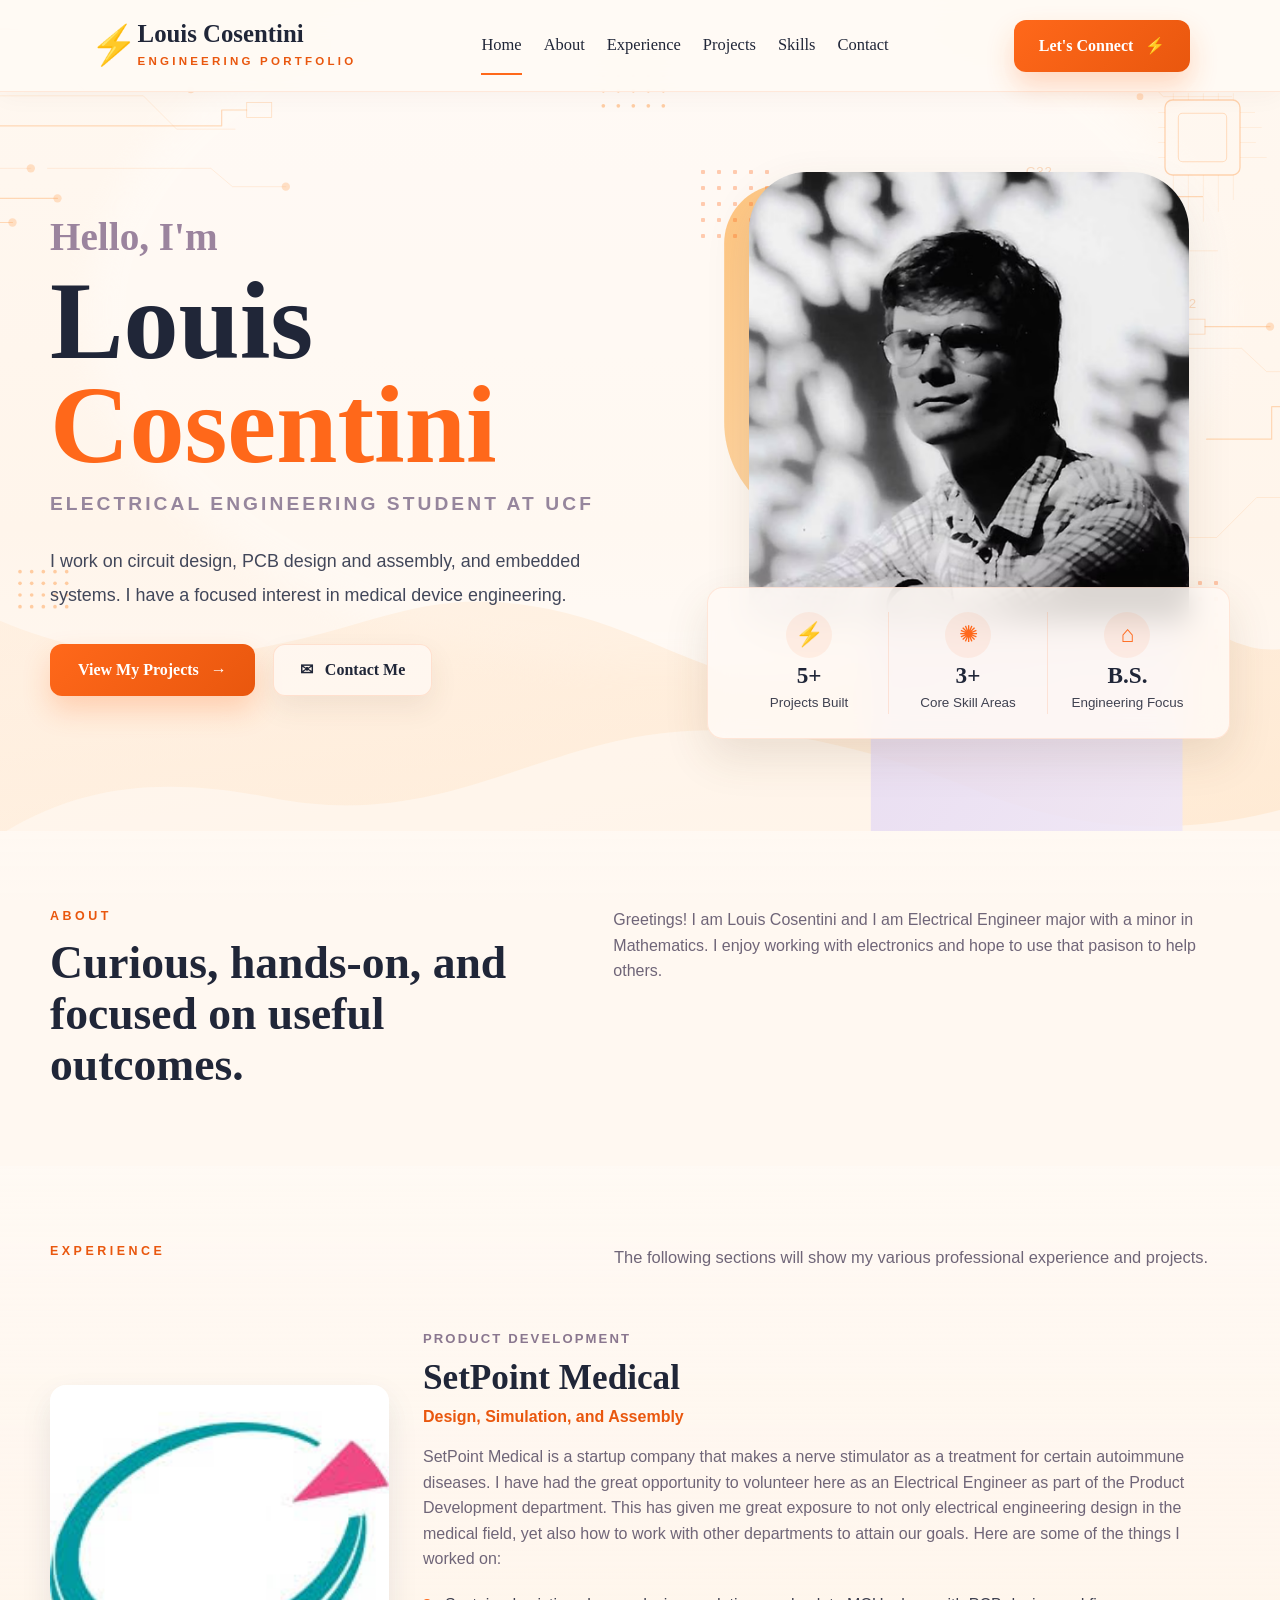
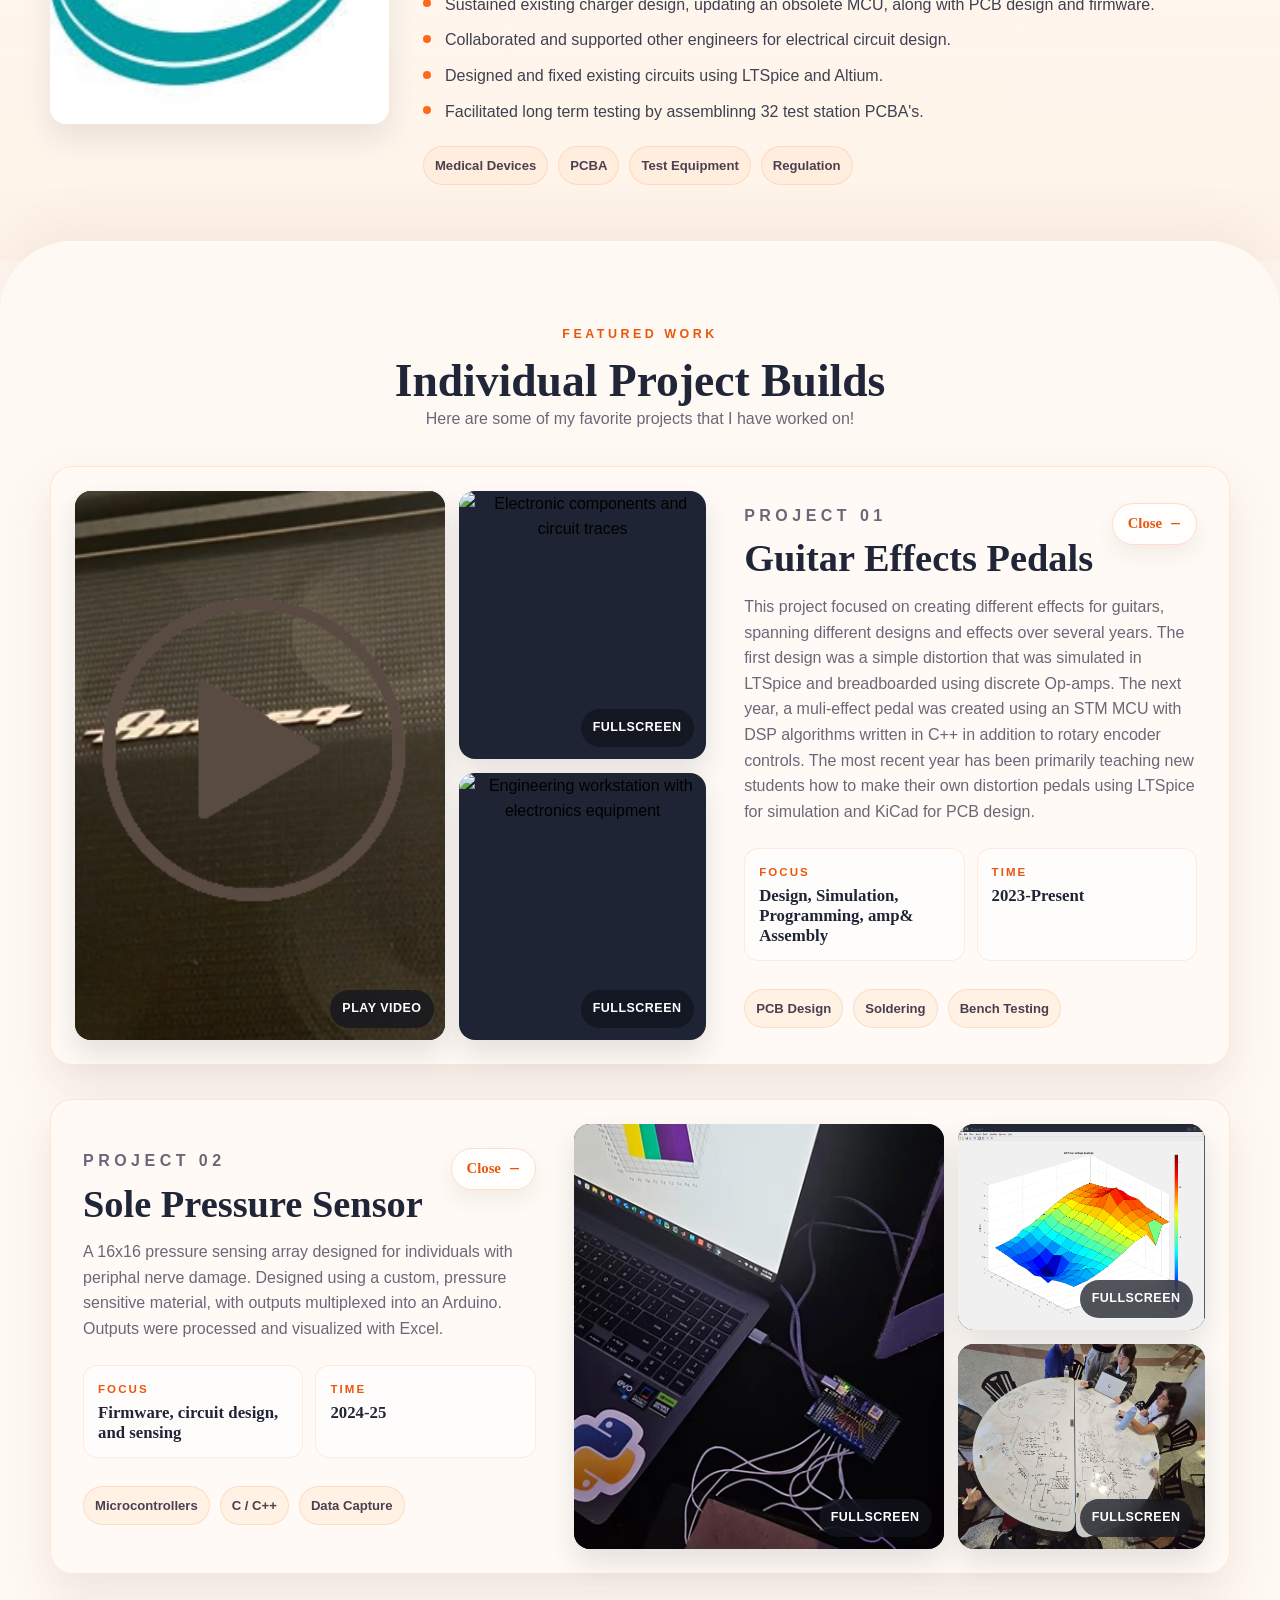
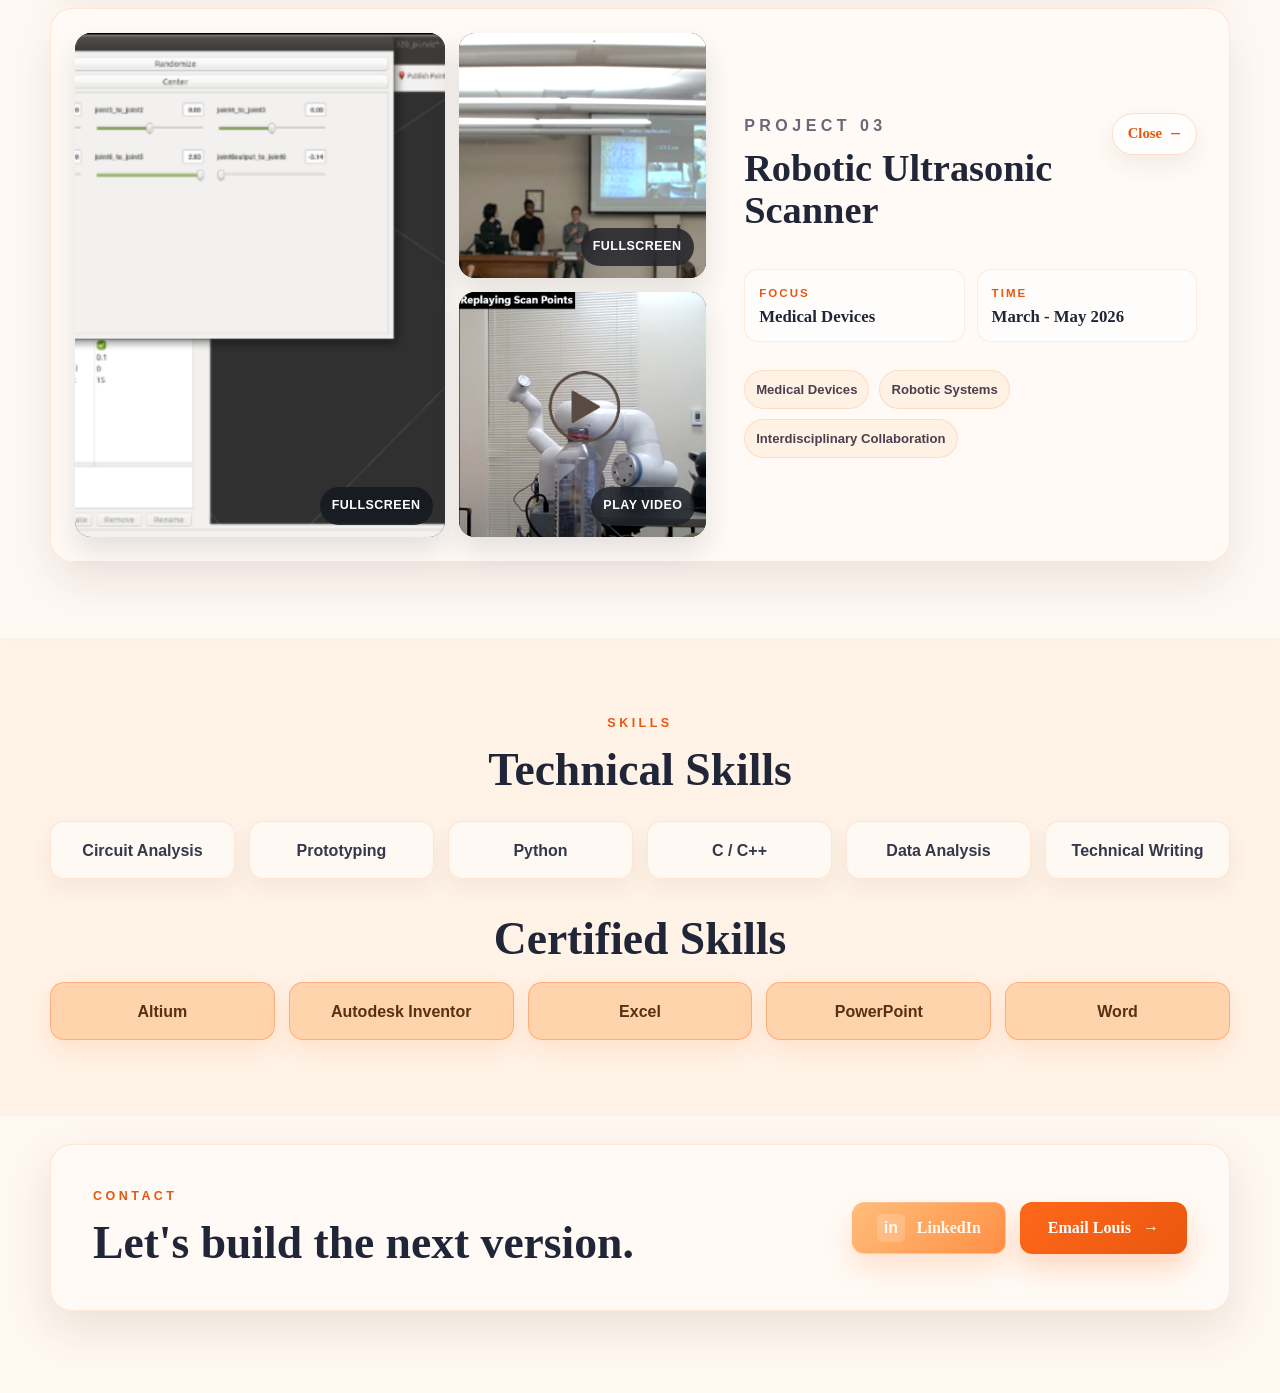
==== commit 3f8f0e3a: "Fix project menu CDN integrity typo" ====
--- a/index.html
+++ b/index.html
@@ -8,7 +8,7 @@
 
     <link rel="stylesheet" href="https://stackpath.bootstrapcdn.com/bootstrap/4.3.1/css/bootstrap.min.css" integrity="sha384-ggOyR0iXCbMQv3Xipma34MD+dH/1fQ784/j6cY/iJTQUOhcWr7x9JvoRxT2MZw1T" crossorigin="anonymous">
     <script src="https://code.jquery.com/jquery-3.4.1.min.js" integrity="sha256-CSXorXvZcTkaix6Yvo6HppcZGetbYMGWSFlBw8HfCJo=" crossorigin="anonymous"></script>
-    <script src="https://cdnjs.cloudflare.com/ajax/libs/popper.js/1.14.7/umd/popper.min.js" integrity="sha384-UO2eT0CpHqdSJQ6hJty5KVphtPhzWj9WO1clHTMGa3JDZwrnQq4sF86dIHNDz0w1" crossorigin="anonymous"></script>
+    <script src="https://cdnjs.cloudflare.com/ajax/libs/popper.js/1.14.7/umd/popper.min.js" integrity="sha384-UO2eT0CpHqdSJQ6hJty5KVphtPhzWj9WO1clHTMGa3JDZwrnQq4sF86dIHNDz0W1" crossorigin="anonymous"></script>
     <script src="https://stackpath.bootstrapcdn.com/bootstrap/4.3.1/js/bootstrap.min.js" integrity="sha384-JjSmVgyd0p3pXB1rRibZUAYoIIy6OrQ6VrjIEaFf/nJGzIxFDsf4x0xIM+B07jRM" crossorigin="anonymous"></script>
 
     <title>Louis Cosentini Portfolio</title>
